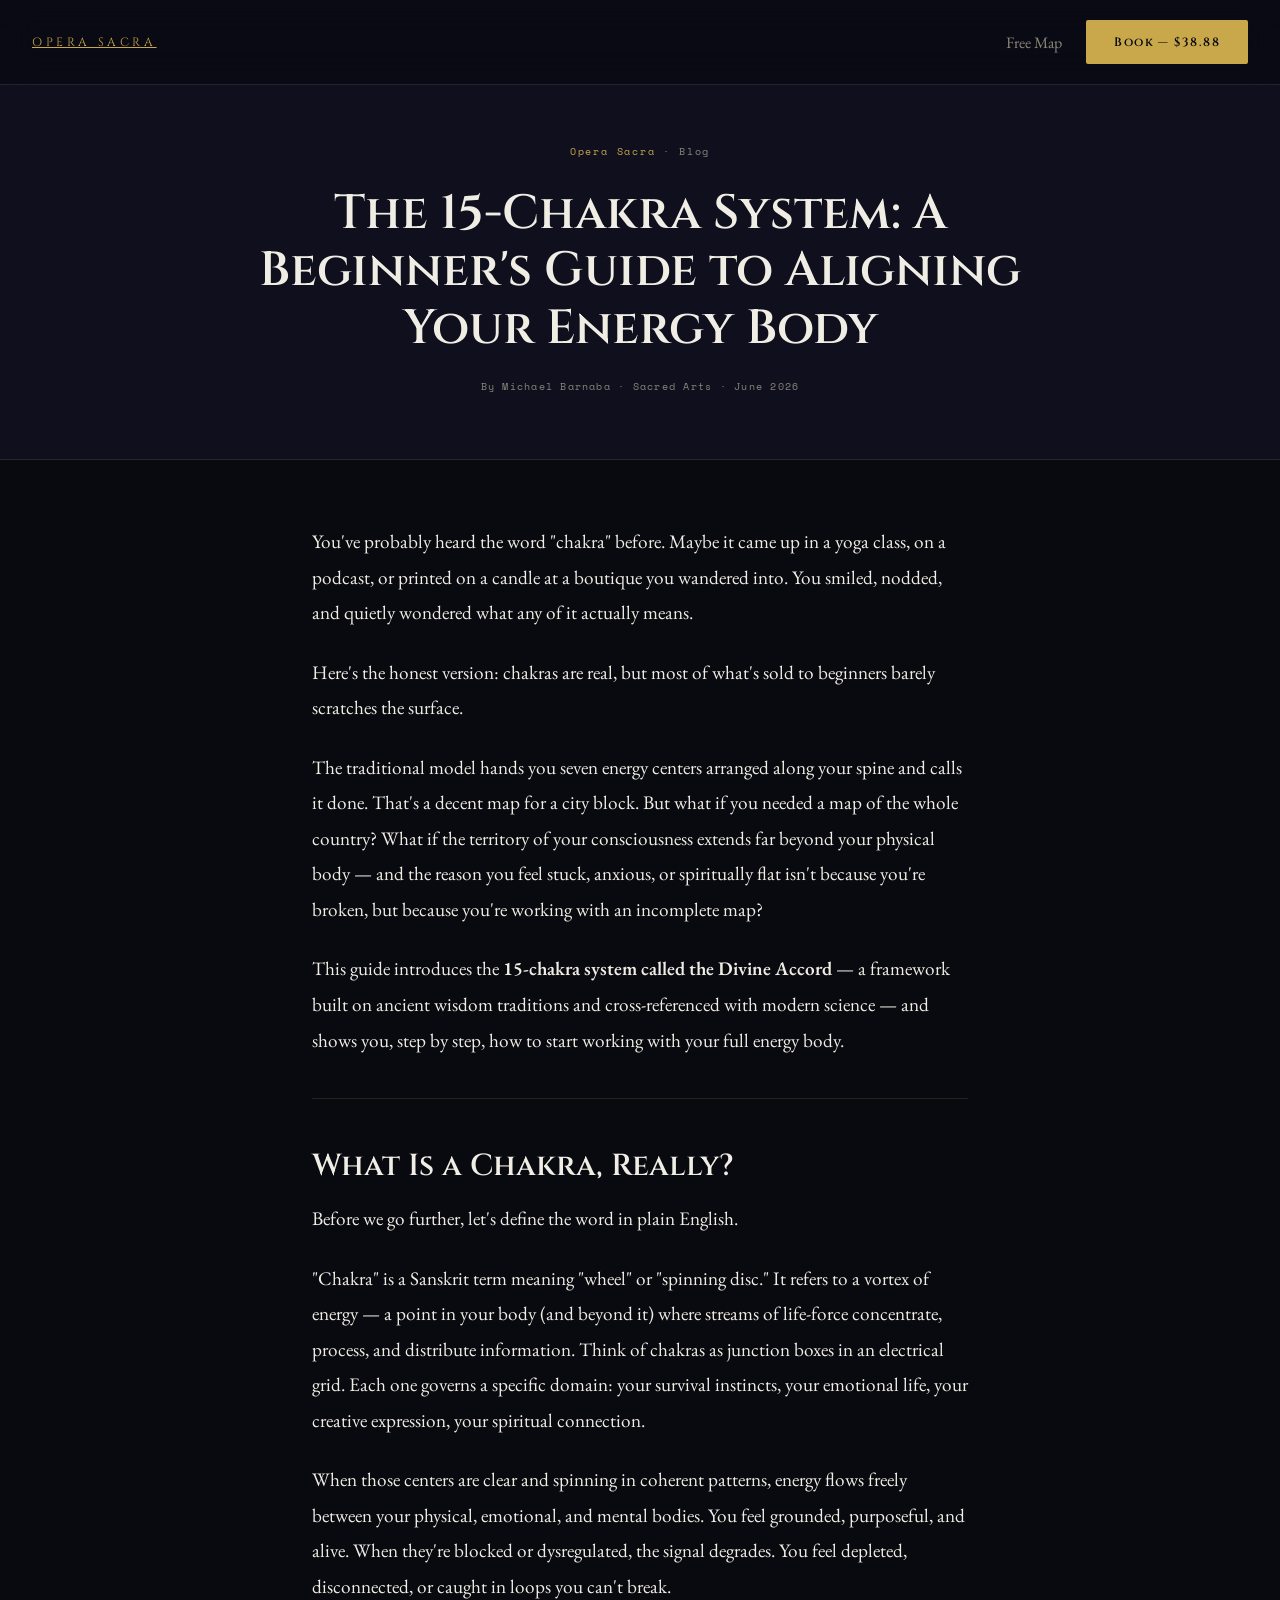
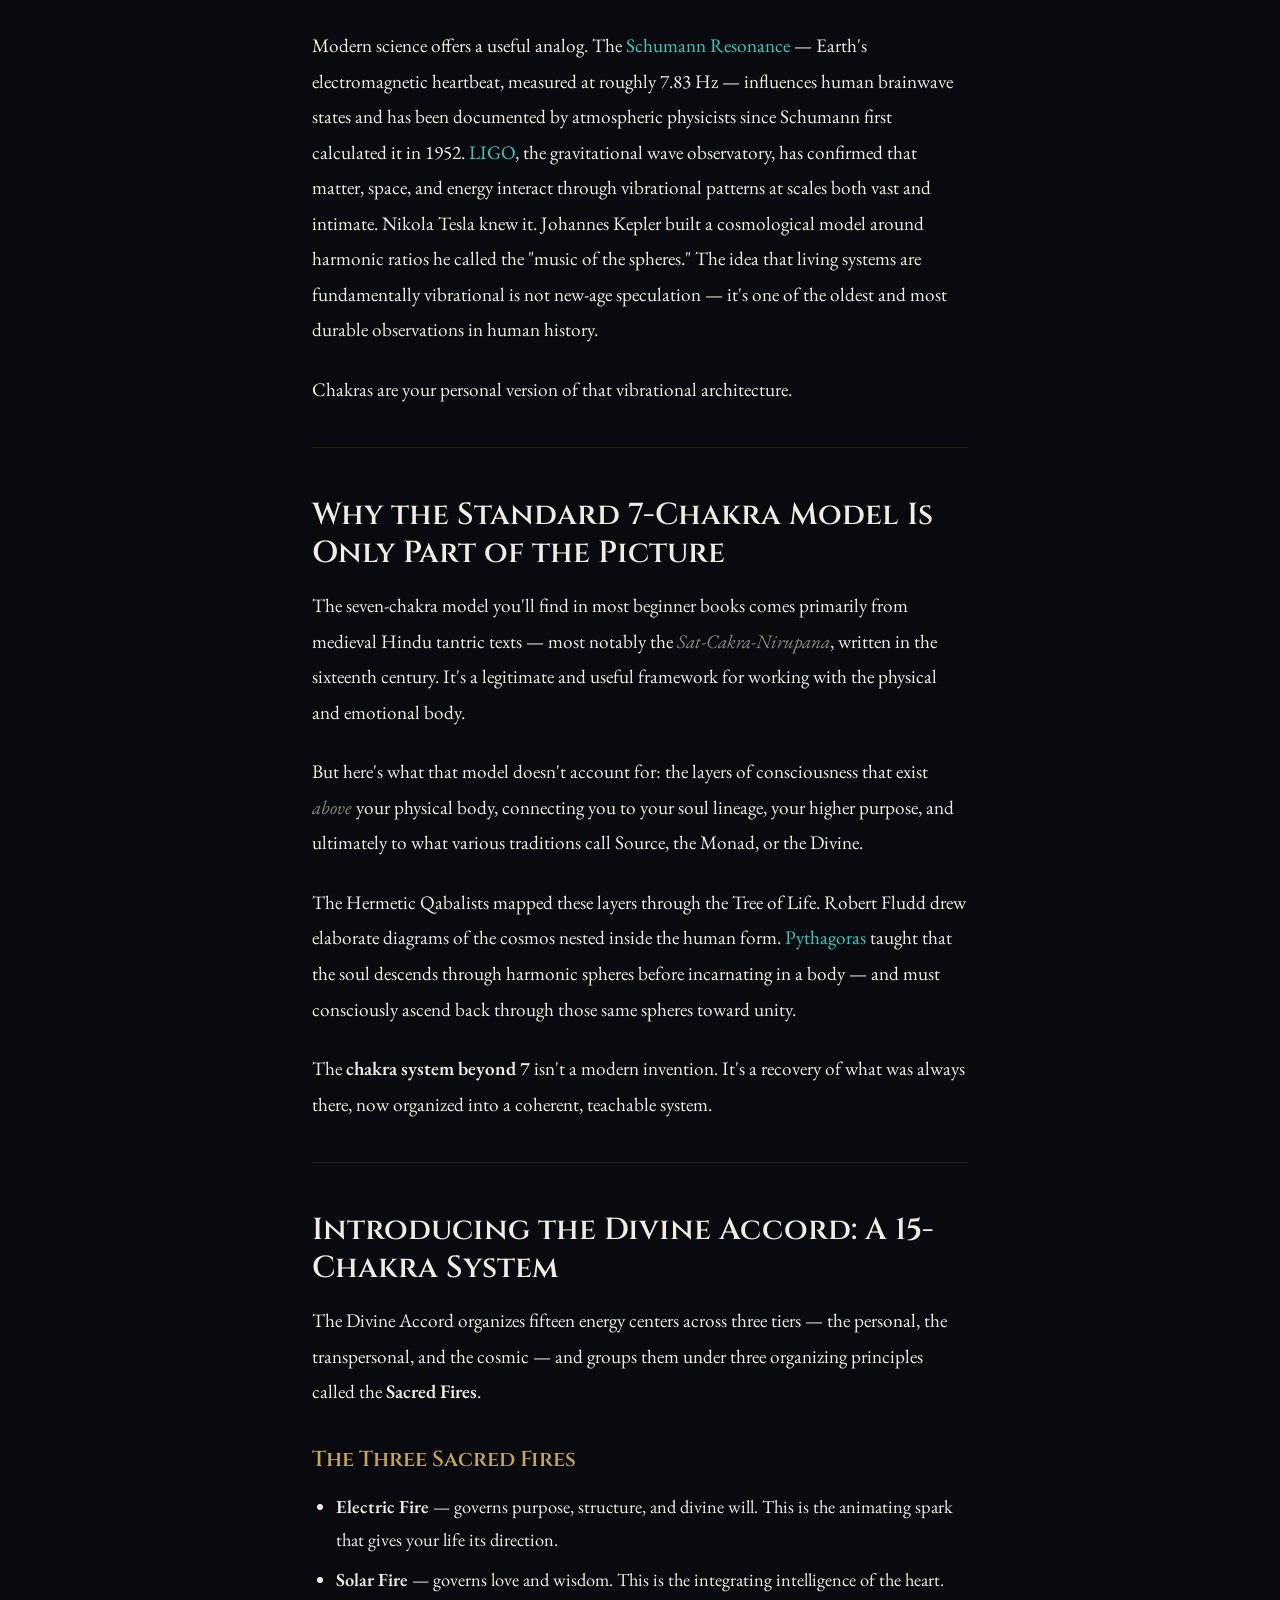
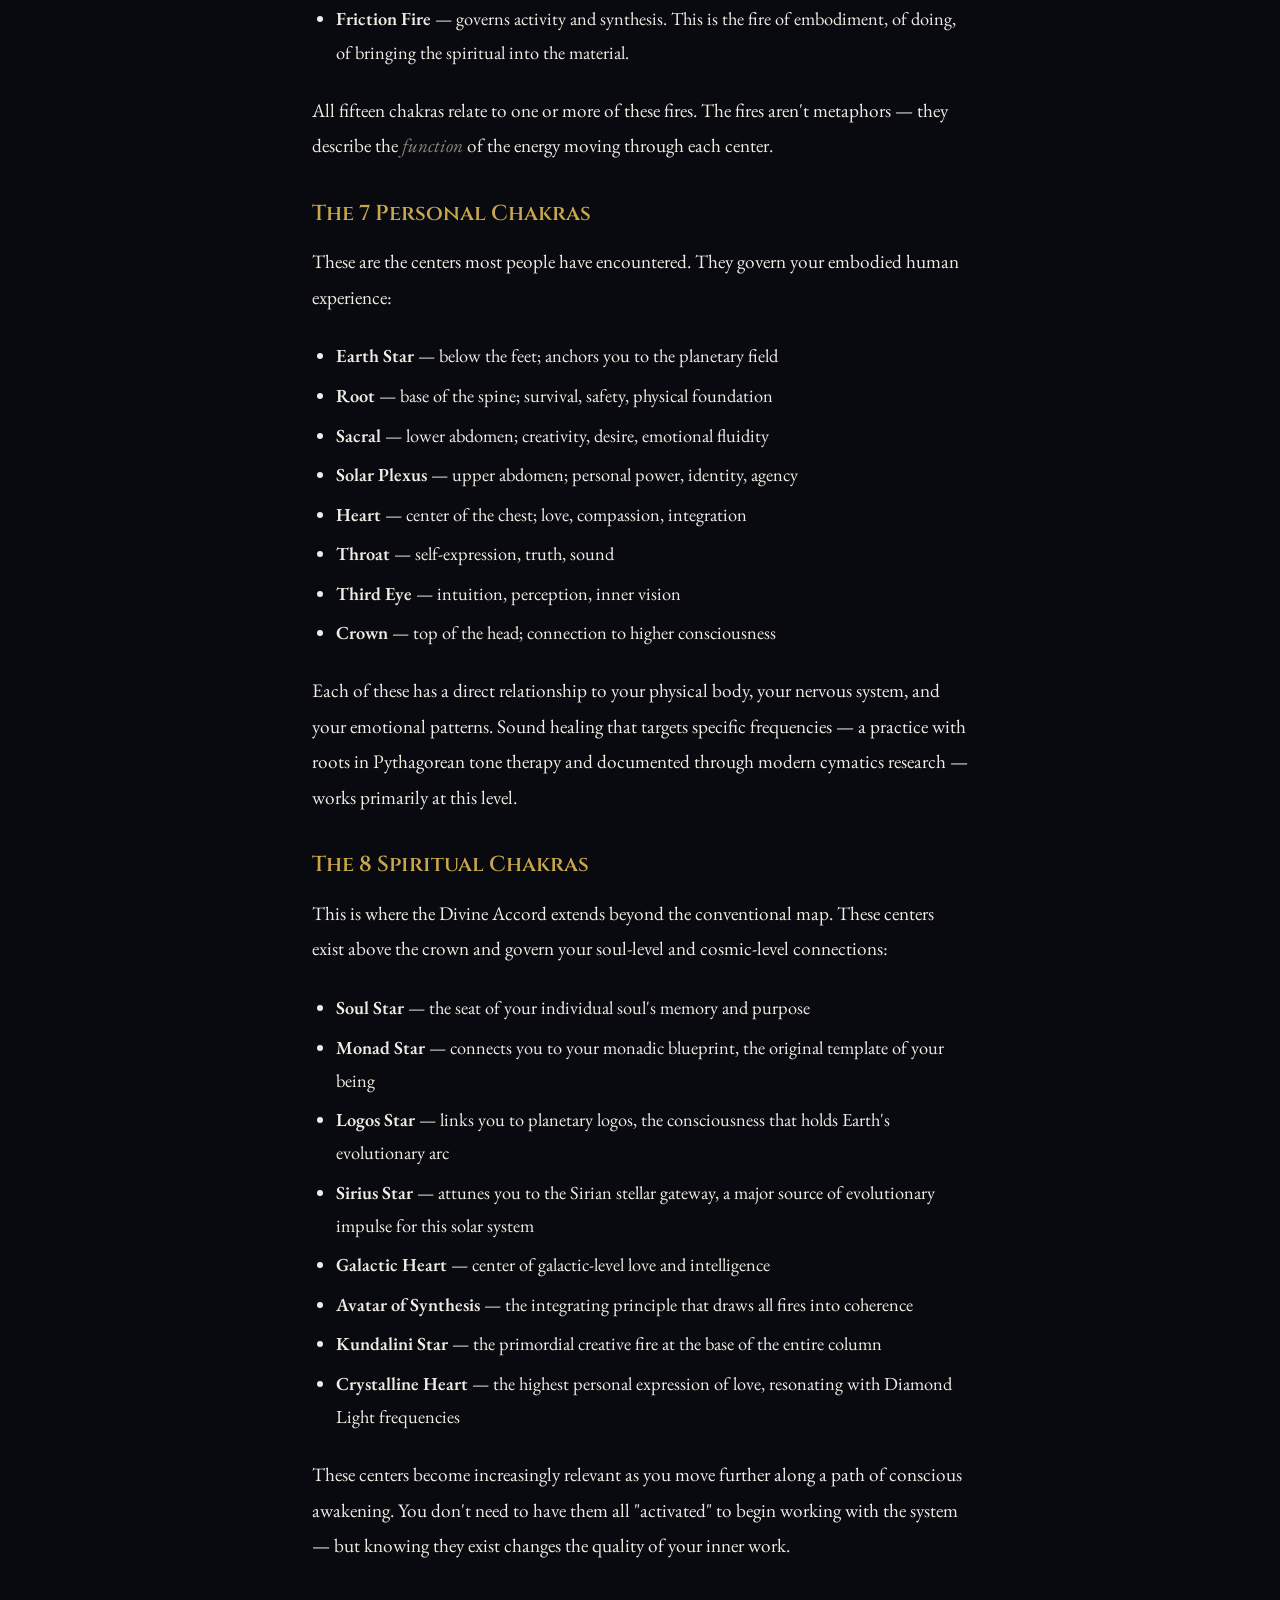
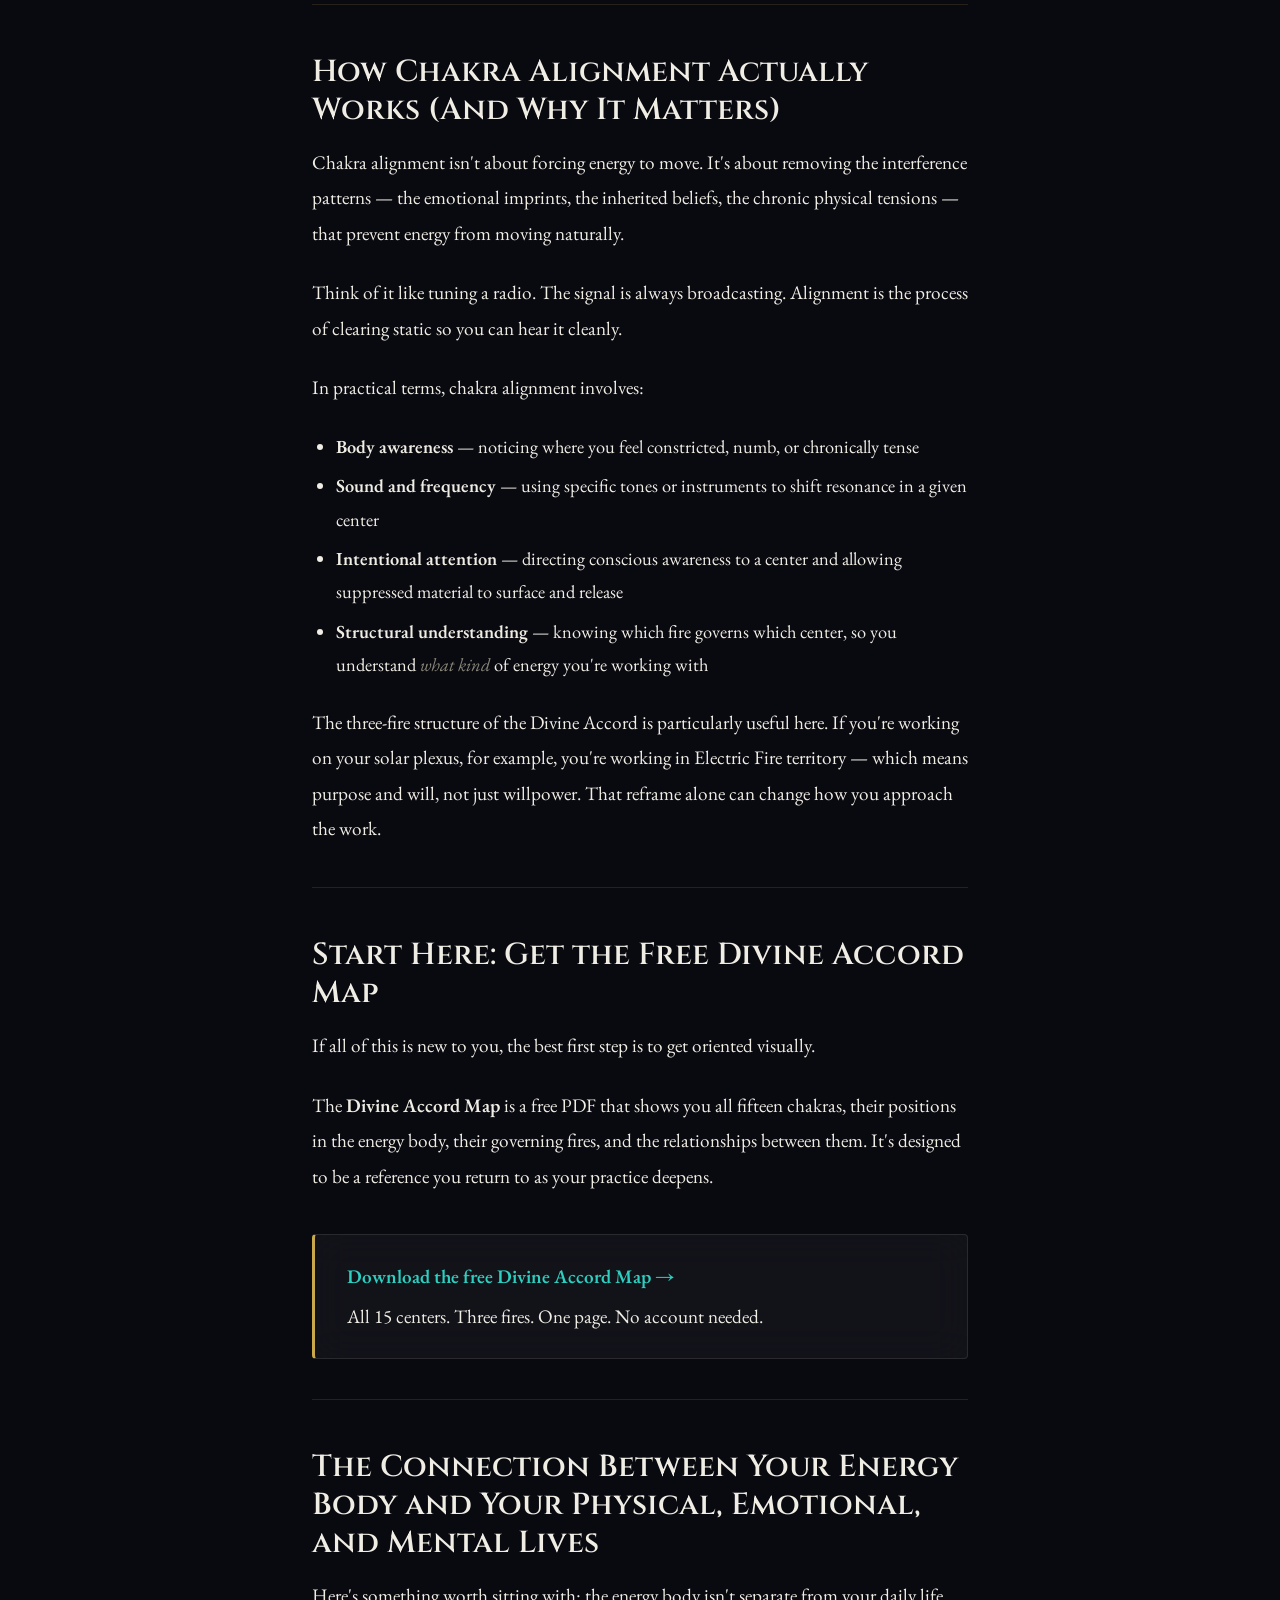
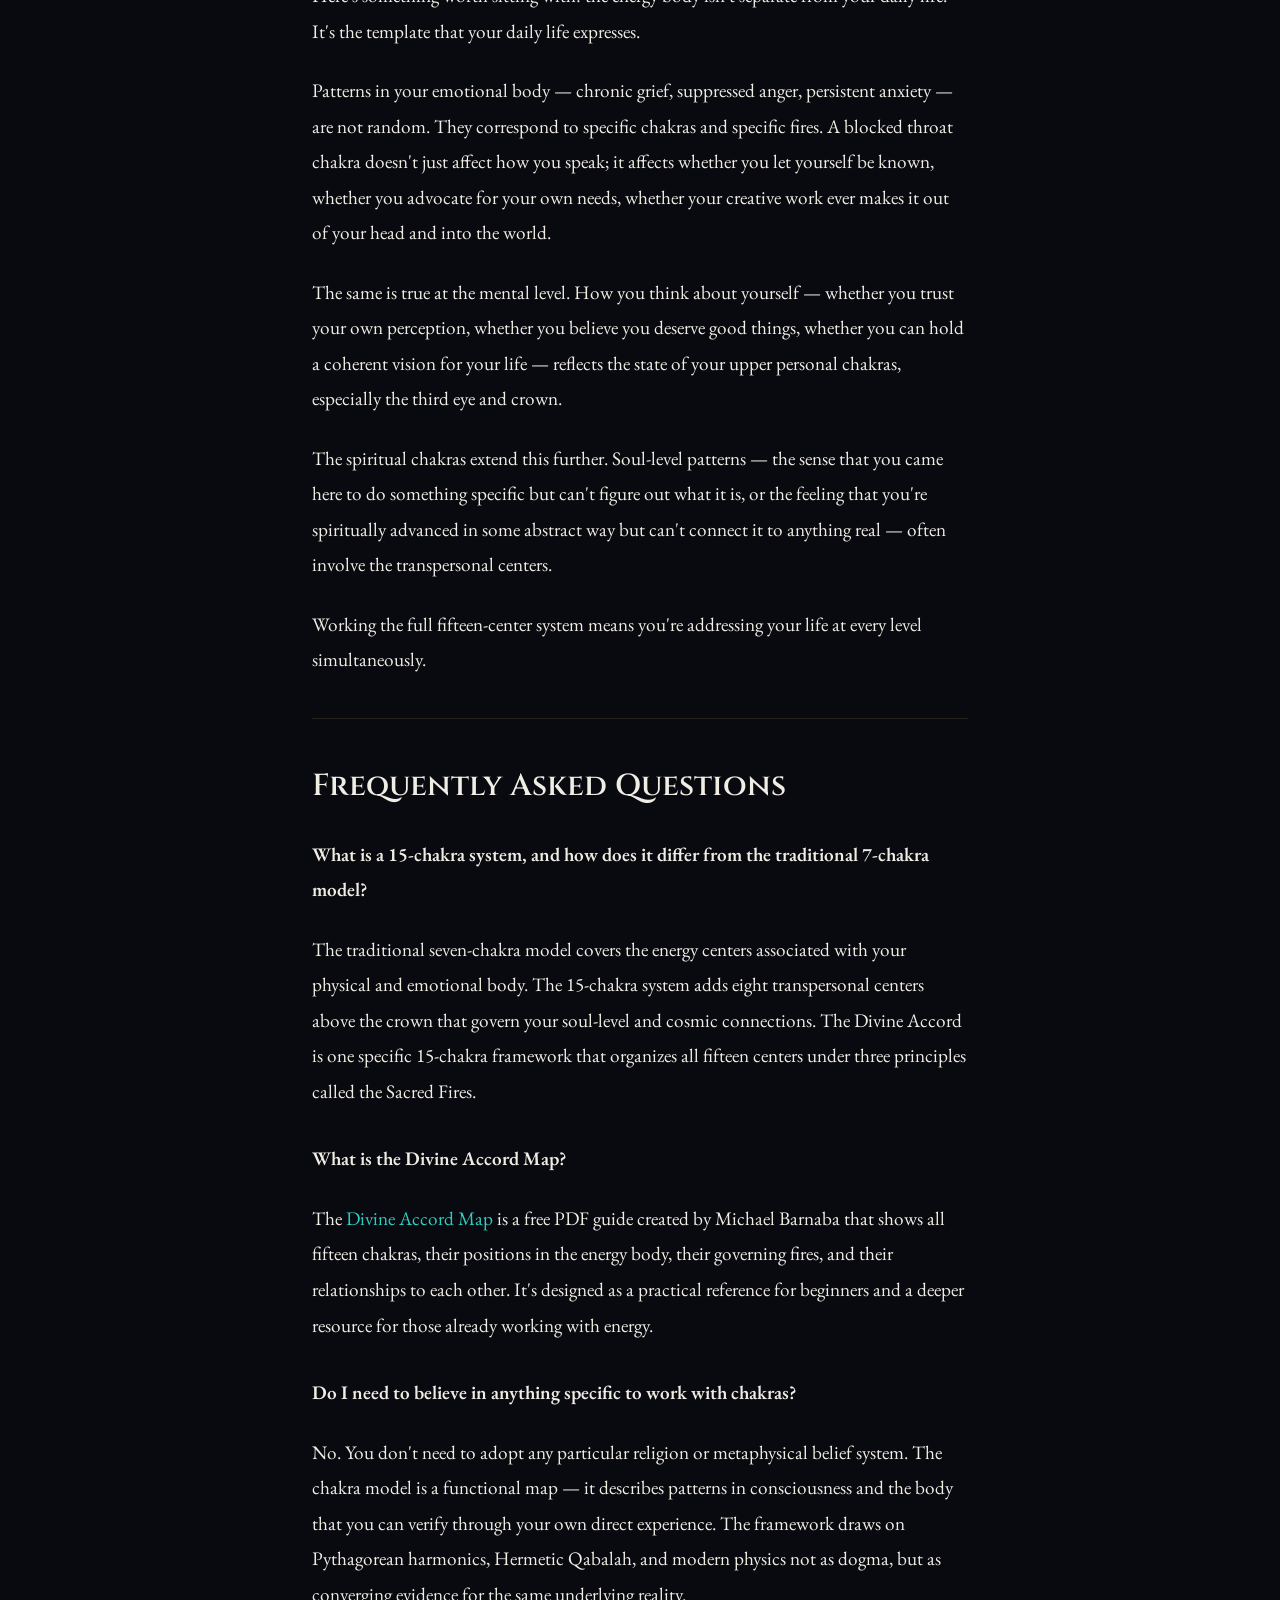
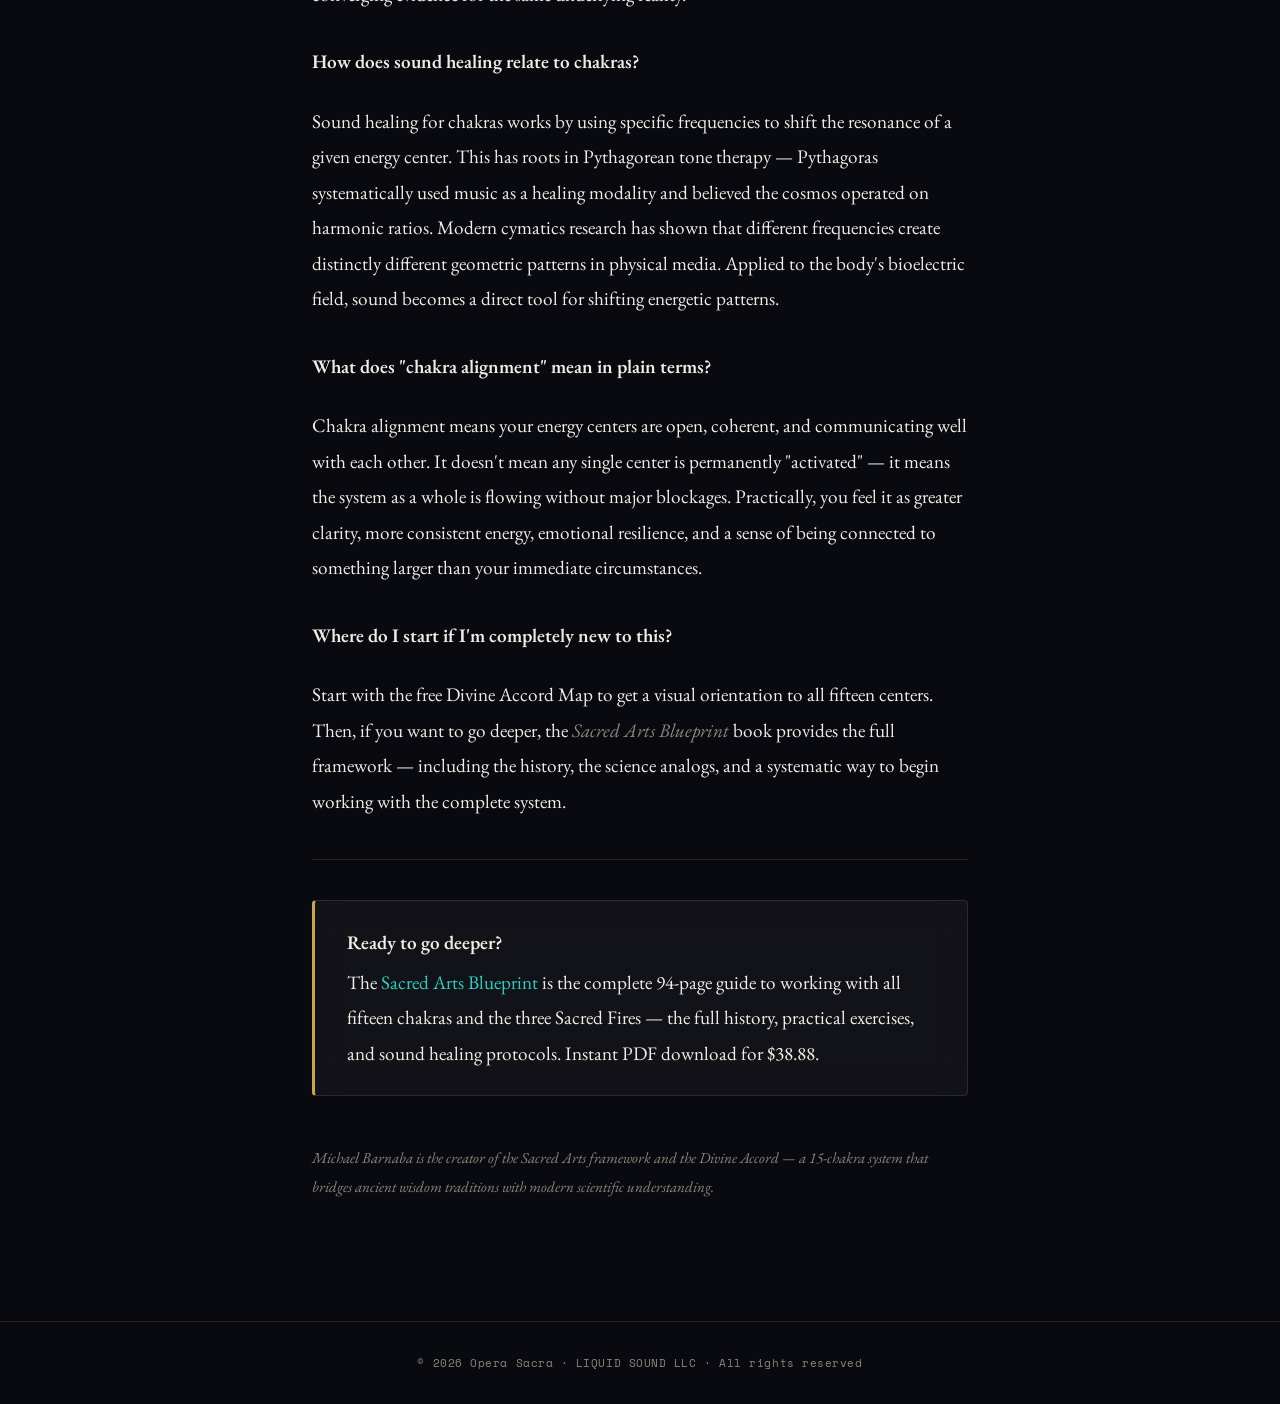
==== blog/15-chakra-system/index.html @ fdd2c401 "Publish blog: divine-accord-map and 15-chakra-system pillar articles; add blog styles, nav link, sit" ====
<!DOCTYPE html>
<html lang="en">
<head>
  <meta charset="UTF-8">
  <meta name="viewport" content="width=device-width, initial-scale=1.0">
  <title>The 15-Chakra System: Your Beginner's Guide | Opera Sacra</title>
  <meta name="description" content="Discover the 15-chakra system called the Divine Accord — a beginner's guide to aligning your energy body for real spiritual growth.">
  <meta name="robots" content="index, follow">
  <link rel="canonical" href="https://opera-sacra.com/blog/15-chakra-system/">
  <meta property="og:title" content="The 15-Chakra System: Your Beginner's Guide">
  <meta property="og:description" content="Discover the 15-chakra system called the Divine Accord — a beginner's guide to aligning your energy body for real spiritual growth.">
  <meta property="og:url" content="https://opera-sacra.com/blog/15-chakra-system/">
  <meta property="og:type" content="article">
  <meta property="og:image" content="https://opera-sacra.com/assets/opera-sacra-sacred-arts-blueprint-chakra-cover.png">
  <meta name="twitter:card" content="summary_large_image">
  <meta name="twitter:title" content="The 15-Chakra System: Your Beginner's Guide">
  <meta name="twitter:description" content="Discover the 15-chakra system called the Divine Accord — a beginner's guide to aligning your energy body for real spiritual growth.">
  <meta name="twitter:image" content="https://opera-sacra.com/assets/opera-sacra-sacred-arts-blueprint-chakra-cover.png">
  <script type="application/ld+json">
  {
    "@context": "https://schema.org",
    "@type": "Article",
    "headline": "The 15-Chakra System: A Beginner's Guide to Aligning Your Energy Body",
    "description": "Discover the 15-chakra system called the Divine Accord — a beginner's guide to aligning your energy body for real spiritual growth.",
    "author": {
      "@type": "Person",
      "name": "Michael Barnaba",
      "@id": "https://opera-sacra.com/#author"
    },
    "publisher": {
      "@type": "Organization",
      "name": "Opera Sacra",
      "@id": "https://opera-sacra.com/#organization"
    },
    "mainEntityOfPage": "https://opera-sacra.com/blog/15-chakra-system/",
    "datePublished": "2026-06-21",
    "dateModified": "2026-06-21"
  }
  </script>
  <link rel="preconnect" href="https://fonts.googleapis.com">
  <link rel="preconnect" href="https://fonts.gstatic.com" crossorigin>
  <link href="https://fonts.googleapis.com/css2?family=Cinzel:wght@400;600;900&family=EB+Garamond:ital,wght@0,400;0,500;1,400&family=Space+Mono:wght@400;700&display=swap" rel="stylesheet">
  <link rel="stylesheet" href="../../style.css">
</head>
<body>

  <!-- NAV -->
  <nav class="nav">
    <a href="/" class="nav-logo">OPERA SACRA</a>
    <div class="nav-links">
      <a href="/#map" class="nav-link">Free Map</a>
      <a href="https://operasacra.gumroad.com/l/sacred-arts-blueprint" class="btn btn-gold" target="_blank" rel="noopener">Book — $38.88</a>
    </div>
  </nav>

  <!-- BLOG HERO -->
  <header class="blog-hero">
    <p class="blog-breadcrumb"><a href="/">Opera Sacra</a> · Blog</p>
    <h1 class="blog-title">The 15-Chakra System: A Beginner's Guide to Aligning Your Energy Body</h1>
    <p class="blog-meta">By Michael Barnaba · Sacred Arts · June 2026</p>
  </header>

  <!-- ARTICLE BODY -->
  <article class="blog-body">

    <p>You've probably heard the word "chakra" before. Maybe it came up in a yoga class, on a podcast, or printed on a candle at a boutique you wandered into. You smiled, nodded, and quietly wondered what any of it actually means.</p>

    <p>Here's the honest version: chakras are real, but most of what's sold to beginners barely scratches the surface.</p>

    <p>The traditional model hands you seven energy centers arranged along your spine and calls it done. That's a decent map for a city block. But what if you needed a map of the whole country? What if the territory of your consciousness extends far beyond your physical body — and the reason you feel stuck, anxious, or spiritually flat isn't because you're broken, but because you're working with an incomplete map?</p>

    <p>This guide introduces the <strong>15-chakra system called the Divine Accord</strong> — a framework built on ancient wisdom traditions and cross-referenced with modern science — and shows you, step by step, how to start working with your full energy body.</p>

    <hr>

    <h2>What Is a Chakra, Really?</h2>

    <p>Before we go further, let's define the word in plain English.</p>

    <p>"Chakra" is a Sanskrit term meaning "wheel" or "spinning disc." It refers to a vortex of energy — a point in your body (and beyond it) where streams of life-force concentrate, process, and distribute information. Think of chakras as junction boxes in an electrical grid. Each one governs a specific domain: your survival instincts, your emotional life, your creative expression, your spiritual connection.</p>

    <p>When those centers are clear and spinning in coherent patterns, energy flows freely between your physical, emotional, and mental bodies. You feel grounded, purposeful, and alive. When they're blocked or dysregulated, the signal degrades. You feel depleted, disconnected, or caught in loops you can't break.</p>

    <p>Modern science offers a useful analog. The <a href="https://www.disclosurenews.it/schumann-resonance-today/" target="_blank" rel="noopener">Schumann Resonance</a> — Earth's electromagnetic heartbeat, measured at roughly 7.83 Hz — influences human brainwave states and has been documented by atmospheric physicists since Schumann first calculated it in 1952. <a href="https://www.ligo.caltech.edu/page/what-are-gw" target="_blank" rel="noopener">LIGO</a>, the gravitational wave observatory, has confirmed that matter, space, and energy interact through vibrational patterns at scales both vast and intimate. Nikola Tesla knew it. Johannes Kepler built a cosmological model around harmonic ratios he called the "music of the spheres." The idea that living systems are fundamentally vibrational is not new-age speculation — it's one of the oldest and most durable observations in human history.</p>

    <p>Chakras are your personal version of that vibrational architecture.</p>

    <hr>

    <h2>Why the Standard 7-Chakra Model Is Only Part of the Picture</h2>

    <p>The seven-chakra model you'll find in most beginner books comes primarily from medieval Hindu tantric texts — most notably the <em>Sat-Cakra-Nirupana</em>, written in the sixteenth century. It's a legitimate and useful framework for working with the physical and emotional body.</p>

    <p>But here's what that model doesn't account for: the layers of consciousness that exist <em>above</em> your physical body, connecting you to your soul lineage, your higher purpose, and ultimately to what various traditions call Source, the Monad, or the Divine.</p>

    <p>The Hermetic Qabalists mapped these layers through the Tree of Life. Robert Fludd drew elaborate diagrams of the cosmos nested inside the human form. <a href="https://plato.stanford.edu/entries/pythagoras/" target="_blank" rel="noopener">Pythagoras</a> taught that the soul descends through harmonic spheres before incarnating in a body — and must consciously ascend back through those same spheres toward unity.</p>

    <p>The <strong>chakra system beyond 7</strong> isn't a modern invention. It's a recovery of what was always there, now organized into a coherent, teachable system.</p>

    <hr>

    <h2>Introducing the Divine Accord: A 15-Chakra System</h2>

    <p>The Divine Accord organizes fifteen energy centers across three tiers — the personal, the transpersonal, and the cosmic — and groups them under three organizing principles called the <strong>Sacred Fires</strong>.</p>

    <h3>The Three Sacred Fires</h3>

    <ul>
      <li><strong>Electric Fire</strong> — governs purpose, structure, and divine will. This is the animating spark that gives your life its direction.</li>
      <li><strong>Solar Fire</strong> — governs love and wisdom. This is the integrating intelligence of the heart.</li>
      <li><strong>Friction Fire</strong> — governs activity and synthesis. This is the fire of embodiment, of doing, of bringing the spiritual into the material.</li>
    </ul>

    <p>All fifteen chakras relate to one or more of these fires. The fires aren't metaphors — they describe the <em>function</em> of the energy moving through each center.</p>

    <h3>The 7 Personal Chakras</h3>

    <p>These are the centers most people have encountered. They govern your embodied human experience:</p>

    <ul>
      <li><strong>Earth Star</strong> — below the feet; anchors you to the planetary field</li>
      <li><strong>Root</strong> — base of the spine; survival, safety, physical foundation</li>
      <li><strong>Sacral</strong> — lower abdomen; creativity, desire, emotional fluidity</li>
      <li><strong>Solar Plexus</strong> — upper abdomen; personal power, identity, agency</li>
      <li><strong>Heart</strong> — center of the chest; love, compassion, integration</li>
      <li><strong>Throat</strong> — self-expression, truth, sound</li>
      <li><strong>Third Eye</strong> — intuition, perception, inner vision</li>
      <li><strong>Crown</strong> — top of the head; connection to higher consciousness</li>
    </ul>

    <p>Each of these has a direct relationship to your physical body, your nervous system, and your emotional patterns. Sound healing that targets specific frequencies — a practice with roots in Pythagorean tone therapy and documented through modern cymatics research — works primarily at this level.</p>

    <h3>The 8 Spiritual Chakras</h3>

    <p>This is where the Divine Accord extends beyond the conventional map. These centers exist above the crown and govern your soul-level and cosmic-level connections:</p>

    <ul>
      <li><strong>Soul Star</strong> — the seat of your individual soul's memory and purpose</li>
      <li><strong>Monad Star</strong> — connects you to your monadic blueprint, the original template of your being</li>
      <li><strong>Logos Star</strong> — links you to planetary logos, the consciousness that holds Earth's evolutionary arc</li>
      <li><strong>Sirius Star</strong> — attunes you to the Sirian stellar gateway, a major source of evolutionary impulse for this solar system</li>
      <li><strong>Galactic Heart</strong> — center of galactic-level love and intelligence</li>
      <li><strong>Avatar of Synthesis</strong> — the integrating principle that draws all fires into coherence</li>
      <li><strong>Kundalini Star</strong> — the primordial creative fire at the base of the entire column</li>
      <li><strong>Crystalline Heart</strong> — the highest personal expression of love, resonating with Diamond Light frequencies</li>
    </ul>

    <p>These centers become increasingly relevant as you move further along a path of conscious awakening. You don't need to have them all "activated" to begin working with the system — but knowing they exist changes the quality of your inner work.</p>

    <hr>

    <h2>How Chakra Alignment Actually Works (And Why It Matters)</h2>

    <p>Chakra alignment isn't about forcing energy to move. It's about removing the interference patterns — the emotional imprints, the inherited beliefs, the chronic physical tensions — that prevent energy from moving naturally.</p>

    <p>Think of it like tuning a radio. The signal is always broadcasting. Alignment is the process of clearing static so you can hear it cleanly.</p>

    <p>In practical terms, chakra alignment involves:</p>

    <ul>
      <li><strong>Body awareness</strong> — noticing where you feel constricted, numb, or chronically tense</li>
      <li><strong>Sound and frequency</strong> — using specific tones or instruments to shift resonance in a given center</li>
      <li><strong>Intentional attention</strong> — directing conscious awareness to a center and allowing suppressed material to surface and release</li>
      <li><strong>Structural understanding</strong> — knowing which fire governs which center, so you understand <em>what kind</em> of energy you're working with</li>
    </ul>

    <p>The three-fire structure of the Divine Accord is particularly useful here. If you're working on your solar plexus, for example, you're working in Electric Fire territory — which means purpose and will, not just willpower. That reframe alone can change how you approach the work.</p>

    <hr>

    <h2>Start Here: Get the Free Divine Accord Map</h2>

    <p>If all of this is new to you, the best first step is to get oriented visually.</p>

    <p>The <strong>Divine Accord Map</strong> is a free PDF that shows you all fifteen chakras, their positions in the energy body, their governing fires, and the relationships between them. It's designed to be a reference you return to as your practice deepens.</p>

    <blockquote>
      <p><strong><a href="https://operasacra.gumroad.com/l/sacred-arts-chakra-map" target="_blank" rel="noopener">Download the free Divine Accord Map →</a></strong></p>
      <p>All 15 centers. Three fires. One page. No account needed.</p>
    </blockquote>

    <hr>

    <h2>The Connection Between Your Energy Body and Your Physical, Emotional, and Mental Lives</h2>

    <p>Here's something worth sitting with: the energy body isn't separate from your daily life. It's the template that your daily life expresses.</p>

    <p>Patterns in your emotional body — chronic grief, suppressed anger, persistent anxiety — are not random. They correspond to specific chakras and specific fires. A blocked throat chakra doesn't just affect how you speak; it affects whether you let yourself be known, whether you advocate for your own needs, whether your creative work ever makes it out of your head and into the world.</p>

    <p>The same is true at the mental level. How you think about yourself — whether you trust your own perception, whether you believe you deserve good things, whether you can hold a coherent vision for your life — reflects the state of your upper personal chakras, especially the third eye and crown.</p>

    <p>The spiritual chakras extend this further. Soul-level patterns — the sense that you came here to do something specific but can't figure out what it is, or the feeling that you're spiritually advanced in some abstract way but can't connect it to anything real — often involve the transpersonal centers.</p>

    <p>Working the full fifteen-center system means you're addressing your life at every level simultaneously.</p>

    <hr>

    <h2>Frequently Asked Questions</h2>

    <p class="blog-faq-q">What is a 15-chakra system, and how does it differ from the traditional 7-chakra model?</p>
    <p class="blog-faq-a">The traditional seven-chakra model covers the energy centers associated with your physical and emotional body. The 15-chakra system adds eight transpersonal centers above the crown that govern your soul-level and cosmic connections. The Divine Accord is one specific 15-chakra framework that organizes all fifteen centers under three principles called the Sacred Fires.</p>

    <p class="blog-faq-q">What is the Divine Accord Map?</p>
    <p class="blog-faq-a">The <a href="/blog/divine-accord-map/">Divine Accord Map</a> is a free PDF guide created by Michael Barnaba that shows all fifteen chakras, their positions in the energy body, their governing fires, and their relationships to each other. It's designed as a practical reference for beginners and a deeper resource for those already working with energy.</p>

    <p class="blog-faq-q">Do I need to believe in anything specific to work with chakras?</p>
    <p class="blog-faq-a">No. You don't need to adopt any particular religion or metaphysical belief system. The chakra model is a functional map — it describes patterns in consciousness and the body that you can verify through your own direct experience. The framework draws on Pythagorean harmonics, Hermetic Qabalah, and modern physics not as dogma, but as converging evidence for the same underlying reality.</p>

    <p class="blog-faq-q">How does sound healing relate to chakras?</p>
    <p class="blog-faq-a">Sound healing for chakras works by using specific frequencies to shift the resonance of a given energy center. This has roots in Pythagorean tone therapy — Pythagoras systematically used music as a healing modality and believed the cosmos operated on harmonic ratios. Modern cymatics research has shown that different frequencies create distinctly different geometric patterns in physical media. Applied to the body's bioelectric field, sound becomes a direct tool for shifting energetic patterns.</p>

    <p class="blog-faq-q">What does "chakra alignment" mean in plain terms?</p>
    <p class="blog-faq-a">Chakra alignment means your energy centers are open, coherent, and communicating well with each other. It doesn't mean any single center is permanently "activated" — it means the system as a whole is flowing without major blockages. Practically, you feel it as greater clarity, more consistent energy, emotional resilience, and a sense of being connected to something larger than your immediate circumstances.</p>

    <p class="blog-faq-q">Where do I start if I'm completely new to this?</p>
    <p class="blog-faq-a">Start with the free Divine Accord Map to get a visual orientation to all fifteen centers. Then, if you want to go deeper, the <em>Sacred Arts Blueprint</em> book provides the full framework — including the history, the science analogs, and a systematic way to begin working with the complete system.</p>

    <hr>

    <blockquote>
      <p><strong>Ready to go deeper?</strong></p>
      <p>The <a href="https://operasacra.gumroad.com/l/sacred-arts-blueprint" target="_blank" rel="noopener">Sacred Arts Blueprint</a> is the complete 94-page guide to working with all fifteen chakras and the three Sacred Fires — the full history, practical exercises, and sound healing protocols. Instant PDF download for $38.88.</p>
    </blockquote>

    <p style="margin-top:3rem; font-style:italic; color:var(--muted); font-size:0.95rem;"><em>Michael Barnaba is the creator of the Sacred Arts framework and the Divine Accord — a 15-chakra system that bridges ancient wisdom traditions with modern scientific understanding.</em></p>

  </article>

  <footer class="footer">
    <p>© 2026 Opera Sacra · LIQUID SOUND LLC · All rights reserved</p>
  </footer>

  <script src="../../script.js"></script>
</body>
</html>
---- style.css ----
/* ── TOKENS ─────────────────────────────────────────────────── */
:root {
  --void:        #090910;
  --deep:        #0f0f1e;
  --card:        #121228;
  --gold:        #C8A84B;
  --gold-dim:    rgba(200,168,75,0.12);
  --teal:        #2DCFC0;
  --teal-dim:    rgba(45,207,192,0.12);
  --violet:      #8B6FB5;
  --violet-dim:  rgba(139,111,181,0.12);
  --parchment:   #F0EDE4;
  --muted:       #8A8779;
  --border:      rgba(200,168,75,0.15);
  --glass-bg:    rgba(255,255,255,0.04);
  --glass-border: rgba(255,255,255,0.10);
  --glass-blur:  blur(18px);
  --f-display:   'Cinzel', serif;
  --f-body:      'EB Garamond', serif;
  --f-mono:      'Space Mono', monospace;
}

/* ── RESET ───────────────────────────────────────────────────── */
*, *::before, *::after { box-sizing: border-box; margin: 0; padding: 0; }

html { scroll-behavior: smooth; }

body {
  background: var(--void);
  color: var(--parchment);
  font-family: var(--f-body);
  font-size: 1.125rem;
  line-height: 1.7;
  -webkit-font-smoothing: antialiased;
}

/* ── CONTAINERS ─────────────────────────────────────────────── */
.container        { max-width: 1100px; margin: 0 auto; }
.container--narrow { max-width: 720px;  margin: 0 auto; }

/* ── BUTTONS ────────────────────────────────────────────────── */
.btn {
  display: inline-block;
  font-family: var(--f-display);
  font-size: 0.75rem;
  font-weight: 600;
  letter-spacing: 0.12em;
  text-decoration: none;
  padding: 0.75rem 1.75rem;
  border-radius: 2px;
  border: none;
  cursor: pointer;
  transition: background 0.18s, color 0.18s, border-color 0.18s;
}
.btn-gold    { background: var(--gold); color: var(--void); }
.btn-gold:hover { background: #d9b85a; }
.btn-outline {
  background: transparent;
  color: var(--parchment);
  border: 1px solid rgba(240,237,228,0.3);
}
.btn-outline:hover { border-color: var(--parchment); }
.btn-teal    { background: var(--teal); color: var(--void); }
.btn-teal:hover { background: #40dfd0; }
.btn-large   { padding: 1rem 2.5rem; font-size: 0.85rem; }

/* ── NAV ────────────────────────────────────────────────────── */
.nav {
  position: fixed; top: 0; left: 0; right: 0; z-index: 100;
  display: flex; align-items: center; justify-content: space-between;
  padding: 1.25rem 2rem;
  background: rgba(9,9,16,0.65);
  backdrop-filter: var(--glass-blur);
  -webkit-backdrop-filter: var(--glass-blur);
  border-bottom: 1px solid var(--glass-border);
}
.nav-logo {
  font-family: var(--f-display);
  font-size: 0.75rem;
  letter-spacing: 0.3em;
  color: var(--gold);
}
.nav-links { display: flex; align-items: center; gap: 1.5rem; }
.nav-link {
  font-family: var(--f-body);
  font-size: 1rem;
  color: var(--muted);
  text-decoration: none;
  transition: color 0.18s;
}
.nav-link:hover { color: var(--parchment); }

/* ── HERO ───────────────────────────────────────────────────── */
.hero {
  min-height: 100vh;
  display: flex; flex-direction: column; align-items: center; justify-content: center;
  text-align: center;
  padding: 8rem 2rem 5rem;
  position: relative;
  overflow: hidden;
}
.hero::before {
  content: '';
  position: absolute; inset: 0; pointer-events: none;
  background:
    radial-gradient(ellipse at 50% 10%, rgba(139,111,181,0.10) 0%, transparent 55%),
    radial-gradient(ellipse at 15% 85%, rgba(45,207,192,0.06) 0%, transparent 45%),
    radial-gradient(ellipse at 85% 80%, rgba(200,168,75,0.05) 0%, transparent 40%);
}
.hero-logo-wrap {
  position: relative;
  display: inline-block;
  margin-bottom: 2rem;
}
.hero-logo-wrap::before {
  content: '';
  position: absolute;
  inset: -60px;
  background: radial-gradient(ellipse at center,
    rgba(139,111,181,0.5) 0%,
    rgba(200,168,75,0.25) 45%,
    transparent 72%);
  filter: blur(36px);
  z-index: 0;
  border-radius: 50%;
  pointer-events: none;
}
.hero-logo {
  position: relative;
  z-index: 1;
  width: min(460px, 80vw);
  height: auto;
  border-radius: 10px;
  border: 1px solid var(--glass-border);
  box-shadow: 0 24px 64px rgba(0,0,0,0.55);
}
.eyebrow {
  font-family: var(--f-display);
  font-size: 0.7rem;
  letter-spacing: 0.38em;
  color: var(--gold);
  margin-bottom: 1.5rem;
}
.hero-title {
  font-family: var(--f-display);
  font-size: clamp(2rem, 5vw, 4rem);
  font-weight: 900;
  line-height: 1.0;
  letter-spacing: -0.01em;
  color: var(--parchment);
  margin-bottom: 1.5rem;
}
.hero-sub {
  font-family: var(--f-body);
  font-size: clamp(1rem, 2.2vw, 1.2rem);
  font-style: italic;
  color: var(--muted);
  line-height: 1.65;
  margin-bottom: 2.5rem;
}

/* ── STRINGS ────────────────────────────────────────────────── */
.strings-wrap {
  width: 100%;
  max-width: 760px;
  margin: 0 auto 2rem;
  display: flex; flex-direction: column; gap: 0.5rem;
}
.string-row {
  display: flex; align-items: center; gap: 1.25rem;
}
.string-label {
  font-family: var(--f-mono);
  font-size: 0.62rem;
  letter-spacing: 0.05em;
  color: var(--muted);
  white-space: nowrap;
  min-width: 130px;
  text-align: right;
}
.string-svg {
  flex: 1;
  height: 40px;
  display: block;
}

.hero-tagline {
  font-family: var(--f-display);
  font-size: clamp(0.7rem, 1.4vw, 0.85rem);
  letter-spacing: 0.1em;
  color: var(--parchment);
  margin-bottom: 0.5rem;
}
.hero-sub2 {
  font-family: var(--f-body);
  font-style: italic;
  color: var(--muted);
  font-size: 1rem;
  margin-bottom: 2.5rem;
}
.hero-ctas {
  display: flex; gap: 1rem; flex-wrap: wrap; justify-content: center;
}

/* ── STATS BAR ──────────────────────────────────────────────── */
.stats-bar {
  display: flex; align-items: center; justify-content: center;
  gap: 3rem;
  padding: 3.5rem 2rem;
  background: var(--glass-bg);
  backdrop-filter: var(--glass-blur);
  -webkit-backdrop-filter: var(--glass-blur);
  border-top: 1px solid var(--glass-border);
  border-bottom: 1px solid var(--glass-border);
}
.stat { text-align: center; }
.stat-num {
  display: block;
  font-family: var(--f-display);
  font-size: clamp(3rem, 7vw, 5.5rem);
  font-weight: 900;
  color: var(--gold);
  line-height: 1;
}
.stat-label {
  display: block;
  font-family: var(--f-mono);
  font-size: 0.65rem;
  letter-spacing: 0.18em;
  color: var(--muted);
  text-transform: uppercase;
  margin-top: 0.35rem;
}
.stat-divider { font-size: 2rem; color: var(--border); }

/* ── SHARED SECTION ─────────────────────────────────────────── */
.section { padding: 6rem 2rem; }

.section-header {
  text-align: center;
  max-width: 640px;
  margin: 0 auto 4rem;
}
.section-eye {
  font-family: var(--f-mono);
  font-size: 0.62rem;
  letter-spacing: 0.3em;
  color: var(--gold);
  text-transform: uppercase;
  margin-bottom: 0.75rem;
}
.section-title {
  font-family: var(--f-display);
  font-size: clamp(1.75rem, 4vw, 2.75rem);
  font-weight: 600;
  color: var(--parchment);
  line-height: 1.2;
  margin-bottom: 1rem;
}
.section-desc {
  font-family: var(--f-body);
  font-size: 1.1rem;
  color: var(--muted);
  line-height: 1.75;
}

/* ── WHAT IS OPERA SACRA ────────────────────────────────────── */
.what-body {
  font-family: var(--f-body);
  font-size: clamp(1.1rem, 2.5vw, 1.35rem);
  font-style: italic;
  color: var(--muted);
  line-height: 1.8;
  max-width: 600px;
  margin: 0 auto;
}

/* ── THREE FIRES ────────────────────────────────────────────── */
.fires-section { background: var(--deep); }

.fires-grid {
  display: grid;
  grid-template-columns: repeat(auto-fit, minmax(280px, 1fr));
  gap: 1.5rem;
}
.fire-card {
  background: var(--glass-bg);
  backdrop-filter: var(--glass-blur);
  -webkit-backdrop-filter: var(--glass-blur);
  border: 1px solid var(--glass-border);
  border-radius: 6px;
  padding: 2.5rem 2rem;
  position: relative;
  box-shadow: 0 8px 32px rgba(0,0,0,0.35), inset 0 1px 0 rgba(255,255,255,0.06);
  transition: box-shadow 0.25s, transform 0.25s;
}
.fire-card:hover {
  box-shadow: 0 16px 48px rgba(0,0,0,0.5), inset 0 1px 0 rgba(255,255,255,0.09);
  transform: translateY(-3px);
}
.fire-card::before {
  content: '';
  position: absolute; top: 0; left: 0; right: 0;
  height: 3px;
  border-radius: 3px 3px 0 0;
}
.fire-electric::before { background: var(--gold); }
.fire-solar::before    { background: var(--teal); }
.fire-friction::before { background: var(--violet); }

.fire-icon { font-size: 1.75rem; margin-bottom: 1rem; }
.fire-name {
  font-family: var(--f-display);
  font-size: 1.2rem;
  font-weight: 600;
  color: var(--parchment);
  margin-bottom: 0.75rem;
}
.fire-desc {
  font-family: var(--f-body);
  font-size: 1rem;
  font-style: italic;
  color: var(--muted);
  margin-bottom: 1.5rem;
  line-height: 1.65;
}
.fire-chakras {
  list-style: none;
  display: flex; flex-wrap: wrap; gap: 0.4rem;
}
.fire-chakras li {
  font-family: var(--f-mono);
  font-size: 0.62rem;
  letter-spacing: 0.04em;
  padding: 0.25rem 0.6rem;
  border-radius: 2px;
}
.fire-electric .fire-chakras li { color: var(--gold);   background: var(--gold-dim); }
.fire-solar    .fire-chakras li { color: var(--teal);   background: var(--teal-dim); }
.fire-friction .fire-chakras li { color: var(--violet); background: var(--violet-dim); }

/* ── FREE MAP ───────────────────────────────────────────────── */
.map-section {
  background: linear-gradient(160deg, rgba(45,207,192,0.06) 0%, transparent 60%);
  border-top: 1px solid var(--border);
  border-bottom: 1px solid var(--border);
}
.map-desc {
  font-family: var(--f-body);
  font-size: 1.125rem;
  font-style: italic;
  color: var(--muted);
  margin-bottom: 2rem;
  line-height: 1.75;
}

/* ── FOUNDATION ─────────────────────────────────────────────── */
.foundation-grid {
  display: grid;
  grid-template-columns: 1fr 1fr;
  gap: 4rem;
}
.foundation-col-title {
  font-family: var(--f-display);
  font-size: 0.9rem;
  letter-spacing: 0.12em;
  margin-bottom: 1.5rem;
  padding-bottom: 0.75rem;
  border-bottom: 1px solid var(--border);
}
.foundation-ancient-title { color: var(--gold); }
.foundation-modern-title  { color: var(--teal); }

.foundation-list {
  list-style: none;
  display: flex; flex-direction: column; gap: 0.9rem;
}
.foundation-list li {
  font-family: var(--f-body);
  font-size: 1rem;
  color: var(--muted);
  line-height: 1.55;
}
.foundation-list li strong { color: var(--parchment); font-weight: 500; }

.foundation-list-mono li {
  font-family: var(--f-mono);
  font-size: 0.72rem;
  letter-spacing: 0.02em;
  line-height: 1.65;
  color: var(--muted);
}
.foundation-list-mono li strong { color: var(--teal); font-weight: 700; }

/* ── BOOK ───────────────────────────────────────────────────── */
.book-section { background: var(--deep); }

.book-inner {
  display: grid;
  grid-template-columns: 1.4fr 2fr;
  gap: 4rem;
  align-items: start;
}
.book-cover { position: sticky; top: 6rem; overflow: visible; }
.book-cover-inner {
  background: var(--glass-bg);
  backdrop-filter: var(--glass-blur);
  -webkit-backdrop-filter: var(--glass-blur);
  border: 1px solid var(--glass-border);
  border-radius: 8px;
  padding: 0;
  text-align: center;
  display: block;
  width: 340px;
  height: 340px;
  max-width: 100%;
  overflow: visible;
  box-shadow: 0 24px 64px rgba(0,0,0,0.6), inset 0 1px 0 rgba(255,255,255,0.07);
}
.book-cover-img {
  width: 340px;
  height: 340px;
  max-width: 100%;
  display: block;
  border-radius: 8px;
  object-fit: contain;
}
.book-cover-eye {
  font-family: var(--f-display);
  font-size: 0.65rem;
  letter-spacing: 0.38em;
  color: var(--gold);
}
.book-cover-sub {
  font-family: var(--f-body);
  font-style: italic;
  font-size: 0.875rem;
  color: var(--muted);
  line-height: 1.55;
}
.book-cover-svg { width: 100%; height: 70px; }

.book-meta {
  display: flex; gap: 0.75rem; flex-wrap: wrap;
  font-family: var(--f-mono);
  font-size: 0.68rem;
  letter-spacing: 0.04em;
  color: var(--muted);
  margin-bottom: 1.5rem;
}
.book-pitch {
  font-family: var(--f-body);
  font-size: 1.1rem;
  color: var(--parchment);
  line-height: 1.8;
  margin-bottom: 2rem;
}
.book-toc {
  list-style: none;
  counter-reset: toc;
  display: flex; flex-direction: column; gap: 0.5rem;
  margin-bottom: 2rem;
}
.book-toc li {
  counter-increment: toc;
  font-family: var(--f-body);
  font-size: 0.95rem;
  color: var(--muted);
  padding-left: 2.5rem;
  position: relative;
  line-height: 1.5;
}
.book-toc li::before {
  content: counter(toc, upper-roman);
  position: absolute; left: 0; top: 0;
  font-family: var(--f-mono);
  font-size: 0.6rem;
  color: var(--gold);
  padding-top: 0.2rem;
  min-width: 2rem;
}
.book-features {
  display: flex; flex-wrap: wrap; gap: 0.5rem;
  margin-bottom: 2.25rem;
}
.book-features span {
  font-family: var(--f-mono);
  font-size: 0.62rem;
  letter-spacing: 0.04em;
  padding: 0.3rem 0.75rem;
  background: var(--gold-dim);
  color: var(--gold);
  border-radius: 2px;
}
.book-price-row {
  display: flex; align-items: baseline; gap: 1rem;
  margin-bottom: 1.75rem;
}
.book-price {
  font-family: var(--f-display);
  font-size: 2.5rem;
  font-weight: 600;
  color: var(--parchment);
}
.book-price-note {
  font-family: var(--f-mono);
  font-size: 0.68rem;
  color: var(--muted);
  letter-spacing: 0.04em;
}

/* ── FAQ ────────────────────────────────────────────────────── */
.faq-list { display: flex; flex-direction: column; gap: 0.75rem; }
.faq-item {
  background: var(--glass-bg);
  backdrop-filter: var(--glass-blur);
  -webkit-backdrop-filter: var(--glass-blur);
  border: 1px solid var(--glass-border);
  border-radius: 6px;
  padding: 0 1.5rem;
  box-shadow: 0 4px 16px rgba(0,0,0,0.25);
}
.faq-q {
  font-family: var(--f-display);
  font-size: 0.95rem;
  font-weight: 600;
  letter-spacing: 0.02em;
  color: var(--parchment);
  padding: 1.25rem 0;
  cursor: pointer;
  list-style: none;
  display: flex; justify-content: space-between; align-items: center;
  gap: 1rem;
}
.faq-q::-webkit-details-marker { display: none; }
.faq-q::after {
  content: '+';
  font-family: var(--f-mono);
  font-size: 1.25rem;
  color: var(--gold);
  flex-shrink: 0;
  transition: transform 0.2s;
}
details[open] .faq-q::after { transform: rotate(45deg); }
.faq-a {
  font-family: var(--f-body);
  font-size: 1.05rem;
  color: var(--muted);
  padding-bottom: 1.5rem;
  line-height: 1.75;
}

/* ── AUTHOR ─────────────────────────────────────────────────── */
.author-bio {
  font-family: var(--f-body);
  font-size: 1.125rem;
  font-style: italic;
  color: var(--muted);
  line-height: 1.8;
}

/* ── FINALE ─────────────────────────────────────────────────── */
.finale {
  text-align: center;
  padding: 9rem 2rem;
  background: var(--deep);
  border-top: 1px solid var(--border);
}
.finale-eye {
  font-family: var(--f-display);
  font-size: 0.7rem;
  letter-spacing: 0.38em;
  color: var(--gold);
  margin-bottom: 1.5rem;
}
.finale-title {
  font-family: var(--f-display);
  font-size: clamp(2rem, 5vw, 4rem);
  font-weight: 600;
  color: var(--parchment);
  line-height: 1.15;
  margin-bottom: 1.25rem;
}
.finale-sub {
  font-family: var(--f-body);
  font-style: italic;
  color: var(--muted);
  font-size: 1.125rem;
  margin-bottom: 2.5rem;
}
.finale-ctas { display: flex; gap: 1rem; justify-content: center; flex-wrap: wrap; margin-bottom: 5rem; }
.finale-ase {
  font-family: var(--f-display);
  font-size: 1.5rem;
  font-style: italic;
  color: var(--gold);
  letter-spacing: 0.12em;
}

/* ── SEO ────────────────────────────────────────────────────── */
.seo-text {
  max-width: 800px;
  margin: 0 auto;
  padding: 2rem 2rem 0;
  font-family: var(--f-body);
  font-size: 0.875rem;
  color: var(--muted);
  line-height: 1.65;
  opacity: 0.5;
}

/* ── BLOG ───────────────────────────────────────────────────── */
.blog-hero {
  padding: 9rem 2rem 4rem;
  text-align: center;
  background: var(--deep);
  border-bottom: 1px solid var(--border);
}
.blog-breadcrumb {
  font-family: var(--f-mono);
  font-size: 0.62rem;
  letter-spacing: 0.18em;
  color: var(--muted);
  margin-bottom: 1.5rem;
}
.blog-breadcrumb a { color: var(--gold); text-decoration: none; }
.blog-breadcrumb a:hover { text-decoration: underline; }
.blog-title {
  font-family: var(--f-display);
  font-size: clamp(1.75rem, 4.5vw, 3rem);
  font-weight: 600;
  color: var(--parchment);
  line-height: 1.2;
  max-width: 800px;
  margin: 0 auto 1.25rem;
}
.blog-meta {
  font-family: var(--f-mono);
  font-size: 0.65rem;
  letter-spacing: 0.12em;
  color: var(--muted);
}
.blog-body {
  max-width: 720px;
  margin: 0 auto;
  padding: 4rem 2rem 6rem;
}
.blog-body p {
  font-family: var(--f-body);
  font-size: clamp(1.05rem, 2vw, 1.2rem);
  color: var(--parchment);
  line-height: 1.85;
  margin-bottom: 1.5rem;
}
.blog-body h2 {
  font-family: var(--f-display);
  font-size: clamp(1.35rem, 3vw, 1.9rem);
  font-weight: 600;
  color: var(--parchment);
  margin: 3rem 0 1rem;
  line-height: 1.25;
}
.blog-body h3 {
  font-family: var(--f-display);
  font-size: clamp(1.1rem, 2vw, 1.35rem);
  font-weight: 600;
  color: var(--gold);
  margin: 2rem 0 0.75rem;
}
.blog-body ul, .blog-body ol {
  margin: 0 0 1.5rem 1.5rem;
}
.blog-body li {
  font-family: var(--f-body);
  font-size: clamp(1.05rem, 2vw, 1.15rem);
  color: var(--parchment);
  line-height: 1.8;
  margin-bottom: 0.4rem;
}
.blog-body hr {
  border: none;
  border-top: 1px solid var(--border);
  margin: 2.5rem 0;
}
.blog-body strong { color: var(--parchment); font-weight: 600; }
.blog-body em { font-style: italic; color: var(--muted); }
.blog-body a { color: var(--teal); text-decoration: none; }
.blog-body a:hover { text-decoration: underline; }
.blog-body blockquote {
  background: var(--glass-bg);
  border: 1px solid var(--glass-border);
  border-left: 3px solid var(--gold);
  backdrop-filter: var(--glass-blur);
  -webkit-backdrop-filter: var(--glass-blur);
  border-radius: 4px;
  padding: 1.5rem 2rem;
  margin: 2.5rem 0;
}
.blog-body blockquote p {
  margin-bottom: 0.25rem;
  color: var(--parchment);
}
.blog-body blockquote p:last-child { margin-bottom: 0; }
.blog-faq-q {
  font-family: var(--f-display);
  font-size: 1rem;
  font-weight: 600;
  color: var(--gold);
  margin: 2rem 0 0.5rem;
}
.blog-faq-a {
  font-family: var(--f-body);
  font-size: 1.1rem;
  color: var(--parchment);
  line-height: 1.8;
  margin-bottom: 0;
}

/* ── FOOTER ─────────────────────────────────────────────────── */
.footer {
  text-align: center;
  padding: 2rem;
  border-top: 1px solid var(--border);
  font-family: var(--f-mono);
  font-size: 0.68rem;
  letter-spacing: 0.05em;
  color: var(--muted);
}

/* ── REVEAL ─────────────────────────────────────────────────── */
.reveal {
  opacity: 0;
  transform: translateY(20px);
  transition: opacity 0.65s ease, transform 0.65s ease;
}
.reveal.visible {
  opacity: 1;
  transform: translateY(0);
}

/* ── RESPONSIVE ─────────────────────────────────────────────── */
@media (max-width: 900px) {
  .foundation-grid { grid-template-columns: 1fr; gap: 2.5rem; }
  .book-inner { grid-template-columns: 1fr; }
  .book-cover { display: none; }
}
@media (max-width: 640px) {
  .nav-links .btn { display: none; }
  .string-label { display: none; }
  .stats-bar { gap: 1.5rem; padding: 2.5rem 1rem; }
  .section { padding: 4rem 1.25rem; }
  .fires-grid { grid-template-columns: 1fr; }
}

@media (prefers-reduced-motion: reduce) {
  .reveal { opacity: 1; transform: none; transition: none; }
}
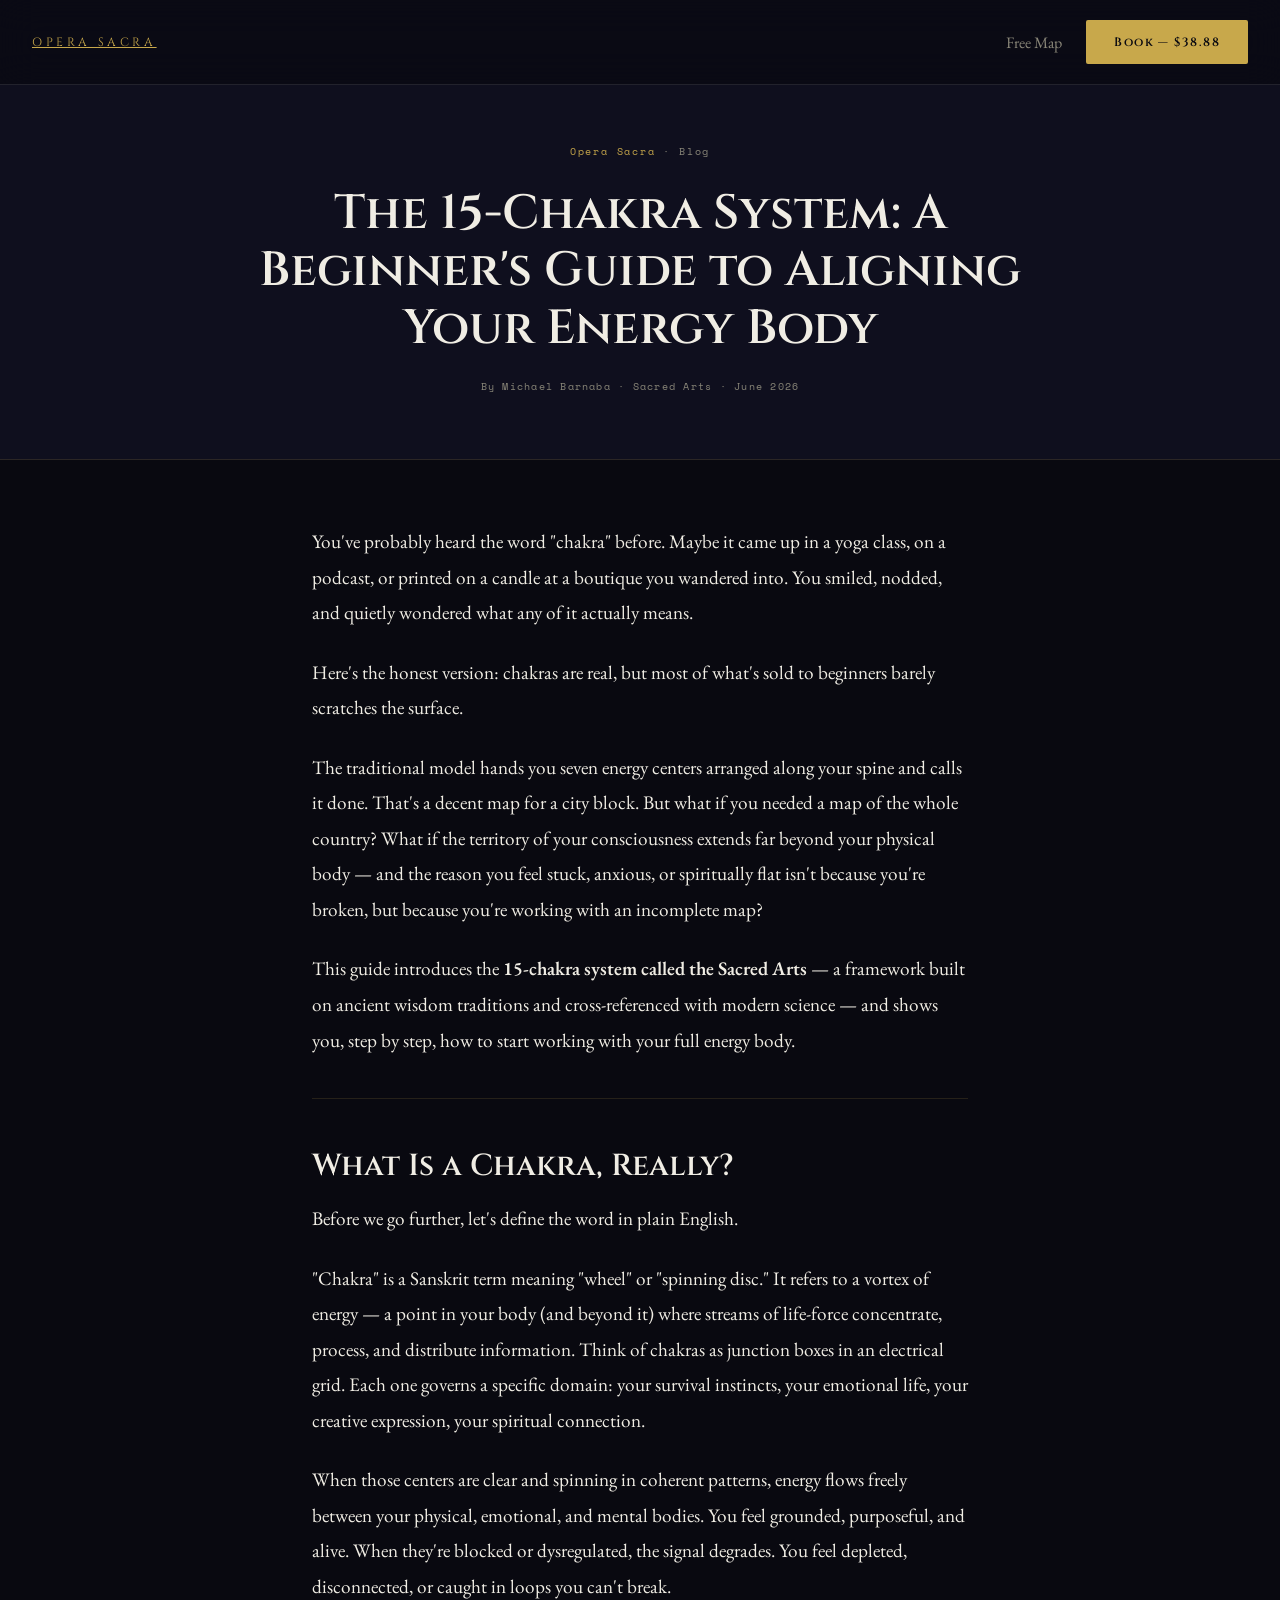
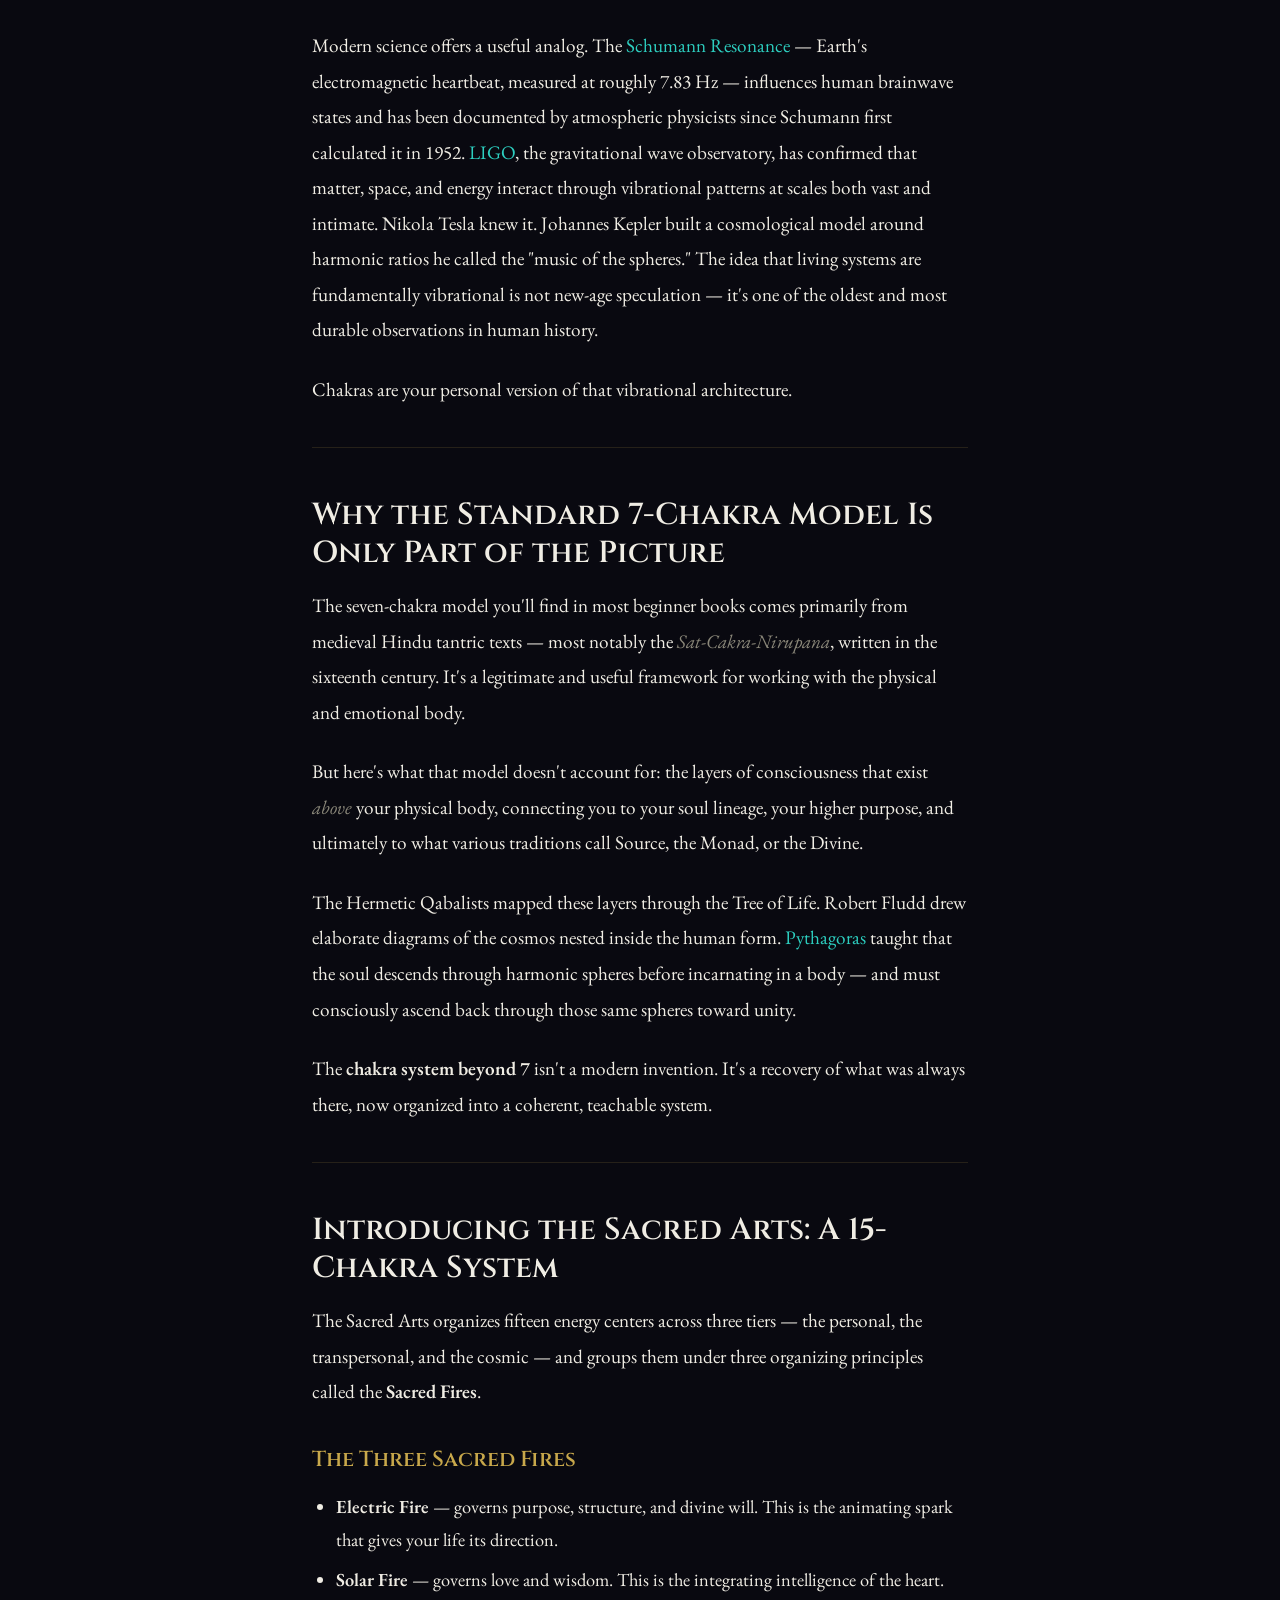
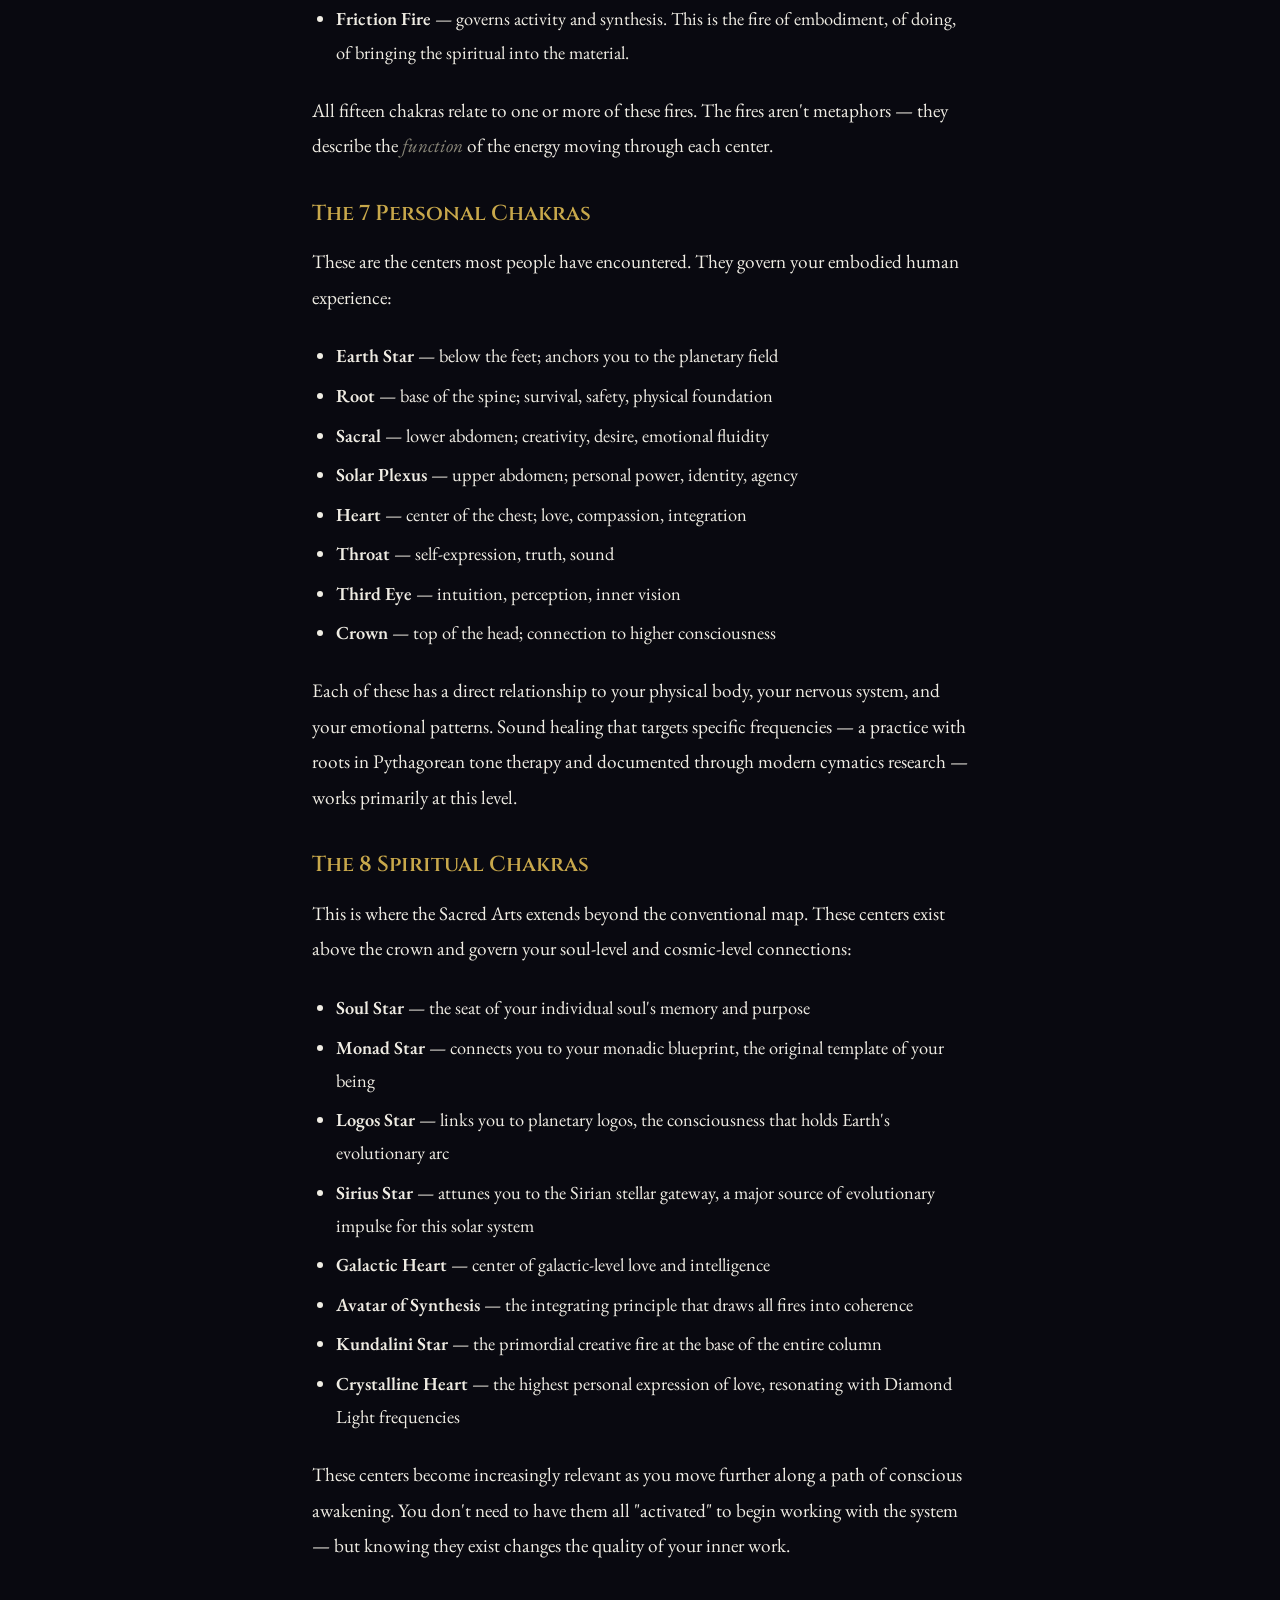
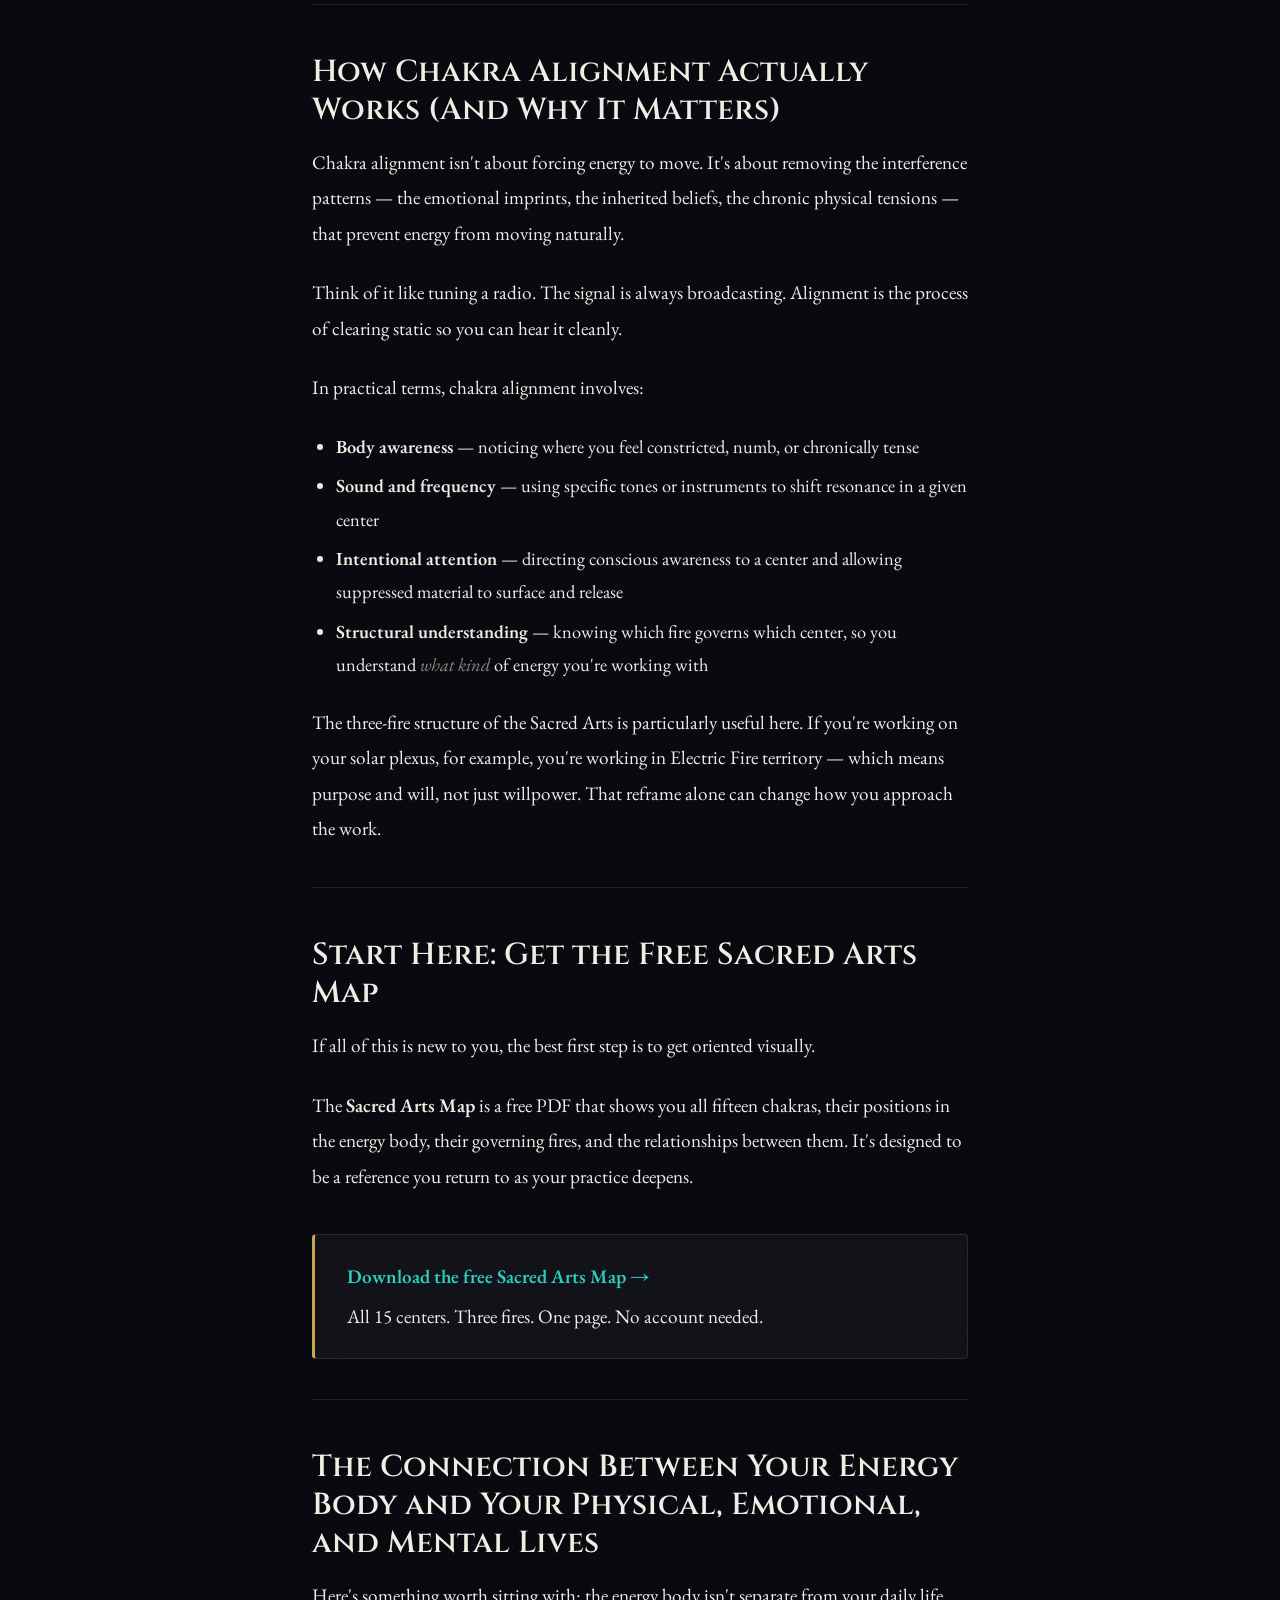
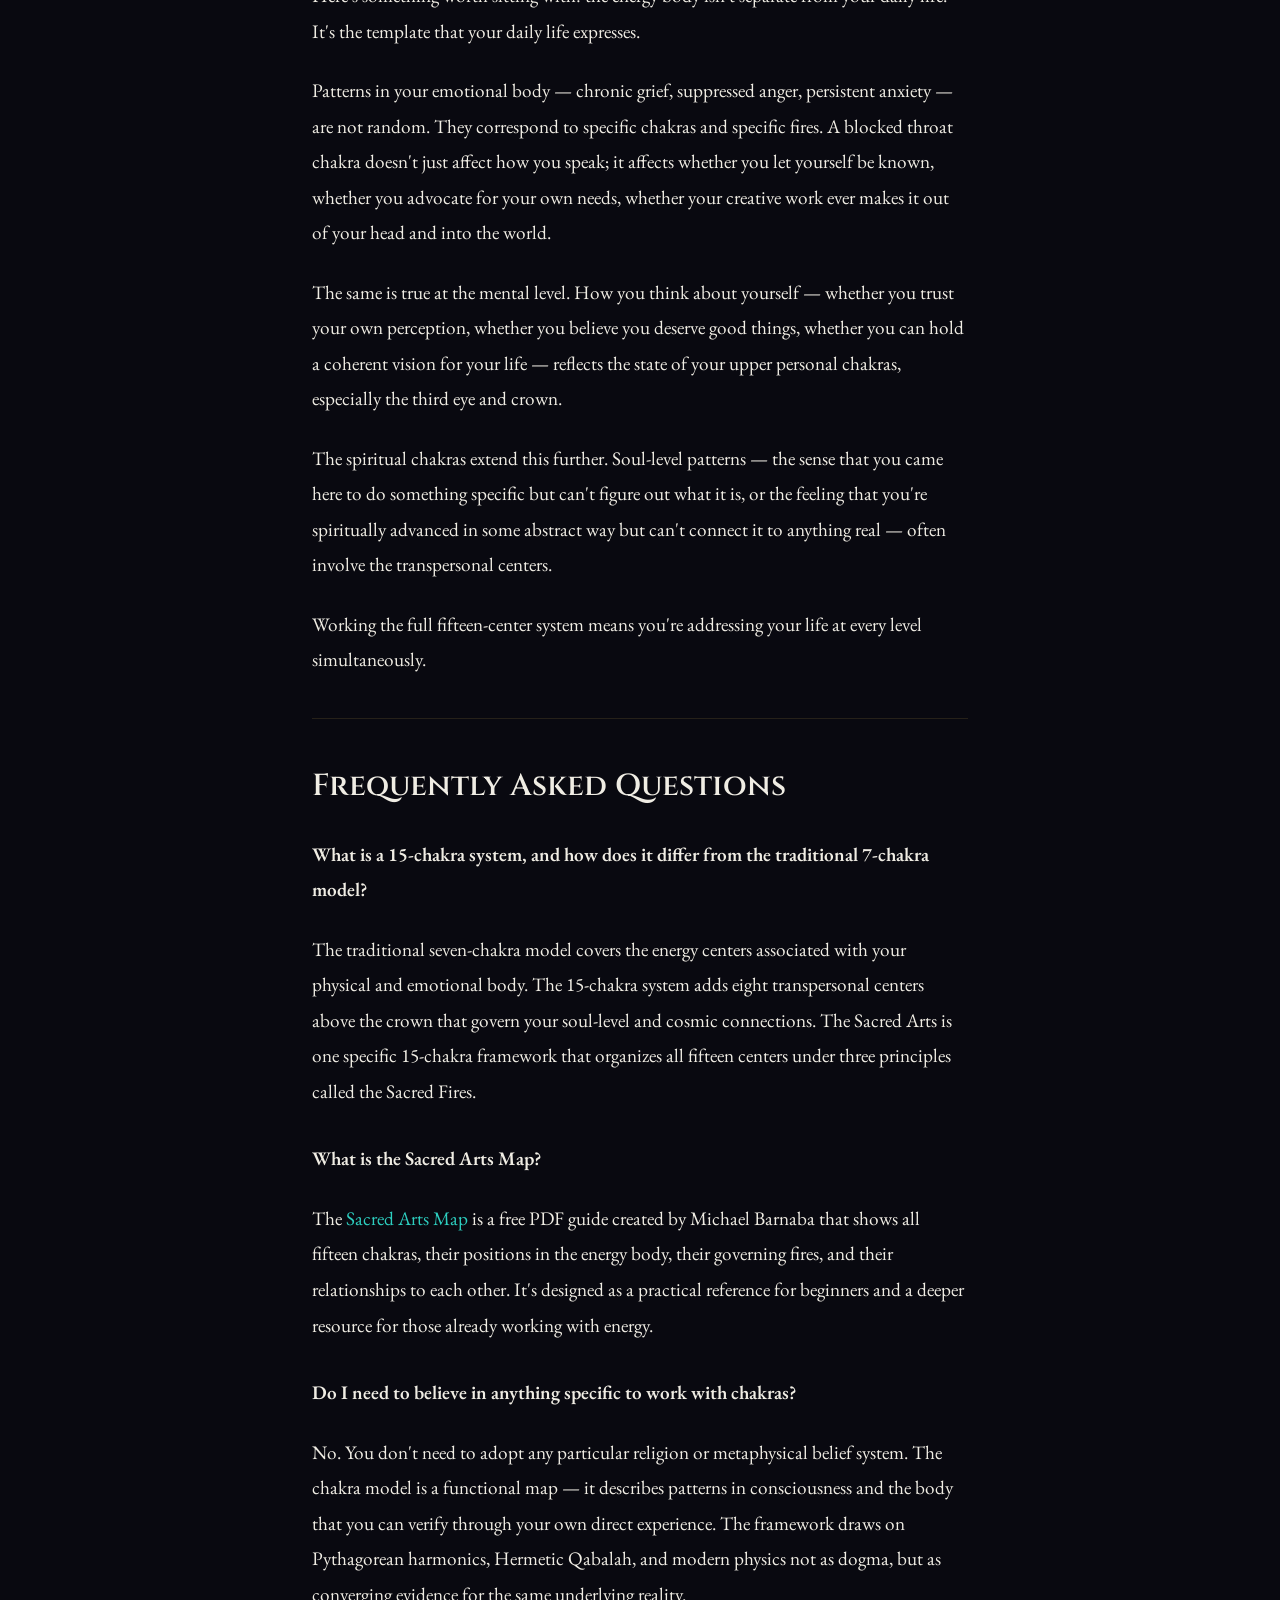
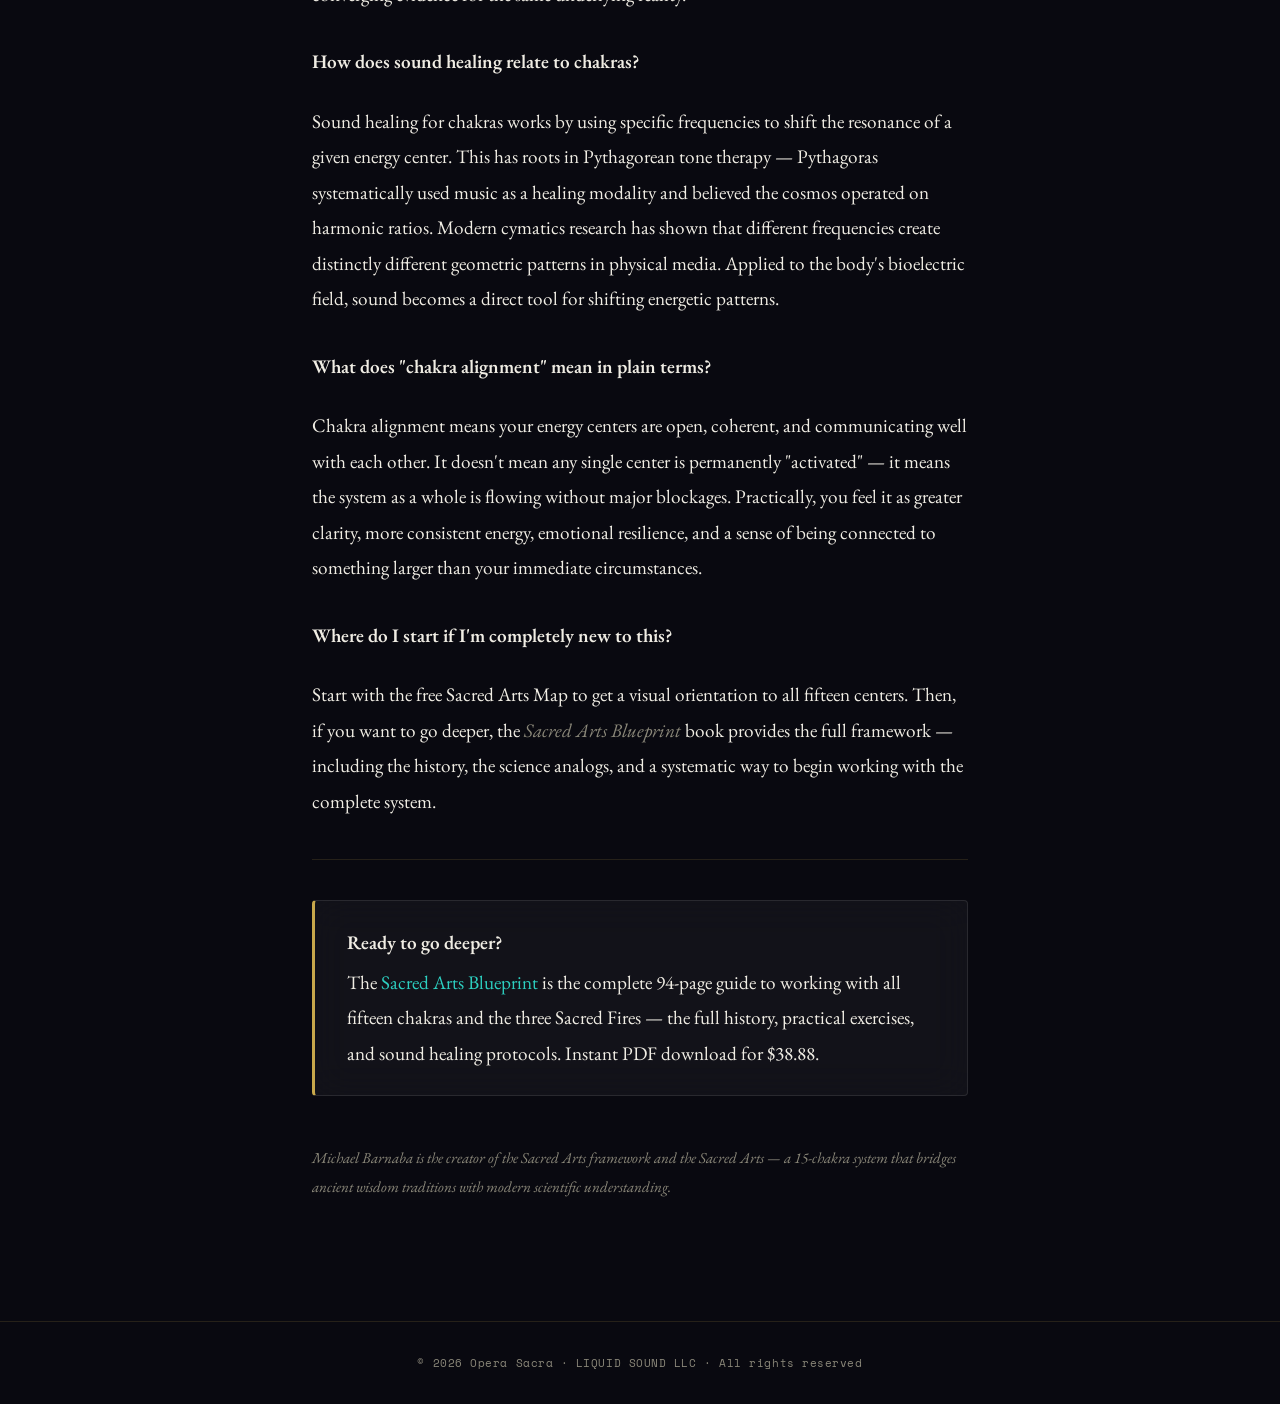
==== commit 8a787fef: "Replace The Divine Accord with The Sacred Arts across site Co-Authored-By: Claude Sonnet 4.6 <norepl" ====
--- a/blog/15-chakra-system/index.html
+++ b/blog/15-chakra-system/index.html
@@ -4,24 +4,24 @@
   <meta charset="UTF-8">
   <meta name="viewport" content="width=device-width, initial-scale=1.0">
   <title>The 15-Chakra System: Your Beginner's Guide | Opera Sacra</title>
-  <meta name="description" content="Discover the 15-chakra system called the Divine Accord — a beginner's guide to aligning your energy body for real spiritual growth.">
+  <meta name="description" content="Discover the 15-chakra system called the Sacred Arts — a beginner's guide to aligning your energy body for real spiritual growth.">
   <meta name="robots" content="index, follow">
   <link rel="canonical" href="https://opera-sacra.com/blog/15-chakra-system/">
   <meta property="og:title" content="The 15-Chakra System: Your Beginner's Guide">
-  <meta property="og:description" content="Discover the 15-chakra system called the Divine Accord — a beginner's guide to aligning your energy body for real spiritual growth.">
+  <meta property="og:description" content="Discover the 15-chakra system called the Sacred Arts — a beginner's guide to aligning your energy body for real spiritual growth.">
   <meta property="og:url" content="https://opera-sacra.com/blog/15-chakra-system/">
   <meta property="og:type" content="article">
   <meta property="og:image" content="https://opera-sacra.com/assets/opera-sacra-sacred-arts-blueprint-chakra-cover.png">
   <meta name="twitter:card" content="summary_large_image">
   <meta name="twitter:title" content="The 15-Chakra System: Your Beginner's Guide">
-  <meta name="twitter:description" content="Discover the 15-chakra system called the Divine Accord — a beginner's guide to aligning your energy body for real spiritual growth.">
+  <meta name="twitter:description" content="Discover the 15-chakra system called the Sacred Arts — a beginner's guide to aligning your energy body for real spiritual growth.">
   <meta name="twitter:image" content="https://opera-sacra.com/assets/opera-sacra-sacred-arts-blueprint-chakra-cover.png">
   <script type="application/ld+json">
   {
     "@context": "https://schema.org",
     "@type": "Article",
     "headline": "The 15-Chakra System: A Beginner's Guide to Aligning Your Energy Body",
-    "description": "Discover the 15-chakra system called the Divine Accord — a beginner's guide to aligning your energy body for real spiritual growth.",
+    "description": "Discover the 15-chakra system called the Sacred Arts — a beginner's guide to aligning your energy body for real spiritual growth.",
     "author": {
       "@type": "Person",
       "name": "Michael Barnaba",
@@ -69,7 +69,7 @@
 
     <p>The traditional model hands you seven energy centers arranged along your spine and calls it done. That's a decent map for a city block. But what if you needed a map of the whole country? What if the territory of your consciousness extends far beyond your physical body — and the reason you feel stuck, anxious, or spiritually flat isn't because you're broken, but because you're working with an incomplete map?</p>
 
-    <p>This guide introduces the <strong>15-chakra system called the Divine Accord</strong> — a framework built on ancient wisdom traditions and cross-referenced with modern science — and shows you, step by step, how to start working with your full energy body.</p>
+    <p>This guide introduces the <strong>15-chakra system called the Sacred Arts</strong> — a framework built on ancient wisdom traditions and cross-referenced with modern science — and shows you, step by step, how to start working with your full energy body.</p>
 
     <hr>
 
@@ -99,9 +99,9 @@
 
     <hr>
 
-    <h2>Introducing the Divine Accord: A 15-Chakra System</h2>
-
-    <p>The Divine Accord organizes fifteen energy centers across three tiers — the personal, the transpersonal, and the cosmic — and groups them under three organizing principles called the <strong>Sacred Fires</strong>.</p>
+    <h2>Introducing the Sacred Arts: A 15-Chakra System</h2>
+
+    <p>The Sacred Arts organizes fifteen energy centers across three tiers — the personal, the transpersonal, and the cosmic — and groups them under three organizing principles called the <strong>Sacred Fires</strong>.</p>
 
     <h3>The Three Sacred Fires</h3>
 
@@ -132,7 +132,7 @@
 
     <h3>The 8 Spiritual Chakras</h3>
 
-    <p>This is where the Divine Accord extends beyond the conventional map. These centers exist above the crown and govern your soul-level and cosmic-level connections:</p>
+    <p>This is where the Sacred Arts extends beyond the conventional map. These centers exist above the crown and govern your soul-level and cosmic-level connections:</p>
 
     <ul>
       <li><strong>Soul Star</strong> — the seat of your individual soul's memory and purpose</li>
@@ -164,18 +164,18 @@
       <li><strong>Structural understanding</strong> — knowing which fire governs which center, so you understand <em>what kind</em> of energy you're working with</li>
     </ul>
 
-    <p>The three-fire structure of the Divine Accord is particularly useful here. If you're working on your solar plexus, for example, you're working in Electric Fire territory — which means purpose and will, not just willpower. That reframe alone can change how you approach the work.</p>
-
-    <hr>
-
-    <h2>Start Here: Get the Free Divine Accord Map</h2>
+    <p>The three-fire structure of the Sacred Arts is particularly useful here. If you're working on your solar plexus, for example, you're working in Electric Fire territory — which means purpose and will, not just willpower. That reframe alone can change how you approach the work.</p>
+
+    <hr>
+
+    <h2>Start Here: Get the Free Sacred Arts Map</h2>
 
     <p>If all of this is new to you, the best first step is to get oriented visually.</p>
 
-    <p>The <strong>Divine Accord Map</strong> is a free PDF that shows you all fifteen chakras, their positions in the energy body, their governing fires, and the relationships between them. It's designed to be a reference you return to as your practice deepens.</p>
+    <p>The <strong>Sacred Arts Map</strong> is a free PDF that shows you all fifteen chakras, their positions in the energy body, their governing fires, and the relationships between them. It's designed to be a reference you return to as your practice deepens.</p>
 
     <blockquote>
-      <p><strong><a href="https://operasacra.gumroad.com/l/sacred-arts-chakra-map" target="_blank" rel="noopener">Download the free Divine Accord Map →</a></strong></p>
+      <p><strong><a href="https://operasacra.gumroad.com/l/sacred-arts-chakra-map" target="_blank" rel="noopener">Download the free Sacred Arts Map →</a></strong></p>
       <p>All 15 centers. Three fires. One page. No account needed.</p>
     </blockquote>
 
@@ -198,10 +198,10 @@
     <h2>Frequently Asked Questions</h2>
 
     <p class="blog-faq-q">What is a 15-chakra system, and how does it differ from the traditional 7-chakra model?</p>
-    <p class="blog-faq-a">The traditional seven-chakra model covers the energy centers associated with your physical and emotional body. The 15-chakra system adds eight transpersonal centers above the crown that govern your soul-level and cosmic connections. The Divine Accord is one specific 15-chakra framework that organizes all fifteen centers under three principles called the Sacred Fires.</p>
-
-    <p class="blog-faq-q">What is the Divine Accord Map?</p>
-    <p class="blog-faq-a">The <a href="/blog/divine-accord-map/">Divine Accord Map</a> is a free PDF guide created by Michael Barnaba that shows all fifteen chakras, their positions in the energy body, their governing fires, and their relationships to each other. It's designed as a practical reference for beginners and a deeper resource for those already working with energy.</p>
+    <p class="blog-faq-a">The traditional seven-chakra model covers the energy centers associated with your physical and emotional body. The 15-chakra system adds eight transpersonal centers above the crown that govern your soul-level and cosmic connections. The Sacred Arts is one specific 15-chakra framework that organizes all fifteen centers under three principles called the Sacred Fires.</p>
+
+    <p class="blog-faq-q">What is the Sacred Arts Map?</p>
+    <p class="blog-faq-a">The <a href="/blog/divine-accord-map/">Sacred Arts Map</a> is a free PDF guide created by Michael Barnaba that shows all fifteen chakras, their positions in the energy body, their governing fires, and their relationships to each other. It's designed as a practical reference for beginners and a deeper resource for those already working with energy.</p>
 
     <p class="blog-faq-q">Do I need to believe in anything specific to work with chakras?</p>
     <p class="blog-faq-a">No. You don't need to adopt any particular religion or metaphysical belief system. The chakra model is a functional map — it describes patterns in consciousness and the body that you can verify through your own direct experience. The framework draws on Pythagorean harmonics, Hermetic Qabalah, and modern physics not as dogma, but as converging evidence for the same underlying reality.</p>
@@ -213,7 +213,7 @@
     <p class="blog-faq-a">Chakra alignment means your energy centers are open, coherent, and communicating well with each other. It doesn't mean any single center is permanently "activated" — it means the system as a whole is flowing without major blockages. Practically, you feel it as greater clarity, more consistent energy, emotional resilience, and a sense of being connected to something larger than your immediate circumstances.</p>
 
     <p class="blog-faq-q">Where do I start if I'm completely new to this?</p>
-    <p class="blog-faq-a">Start with the free Divine Accord Map to get a visual orientation to all fifteen centers. Then, if you want to go deeper, the <em>Sacred Arts Blueprint</em> book provides the full framework — including the history, the science analogs, and a systematic way to begin working with the complete system.</p>
+    <p class="blog-faq-a">Start with the free Sacred Arts Map to get a visual orientation to all fifteen centers. Then, if you want to go deeper, the <em>Sacred Arts Blueprint</em> book provides the full framework — including the history, the science analogs, and a systematic way to begin working with the complete system.</p>
 
     <hr>
 
@@ -222,7 +222,7 @@
       <p>The <a href="https://operasacra.gumroad.com/l/sacred-arts-blueprint" target="_blank" rel="noopener">Sacred Arts Blueprint</a> is the complete 94-page guide to working with all fifteen chakras and the three Sacred Fires — the full history, practical exercises, and sound healing protocols. Instant PDF download for $38.88.</p>
     </blockquote>
 
-    <p style="margin-top:3rem; font-style:italic; color:var(--muted); font-size:0.95rem;"><em>Michael Barnaba is the creator of the Sacred Arts framework and the Divine Accord — a 15-chakra system that bridges ancient wisdom traditions with modern scientific understanding.</em></p>
+    <p style="margin-top:3rem; font-style:italic; color:var(--muted); font-size:0.95rem;"><em>Michael Barnaba is the creator of the Sacred Arts framework and the Sacred Arts — a 15-chakra system that bridges ancient wisdom traditions with modern scientific understanding.</em></p>
 
   </article>
 
